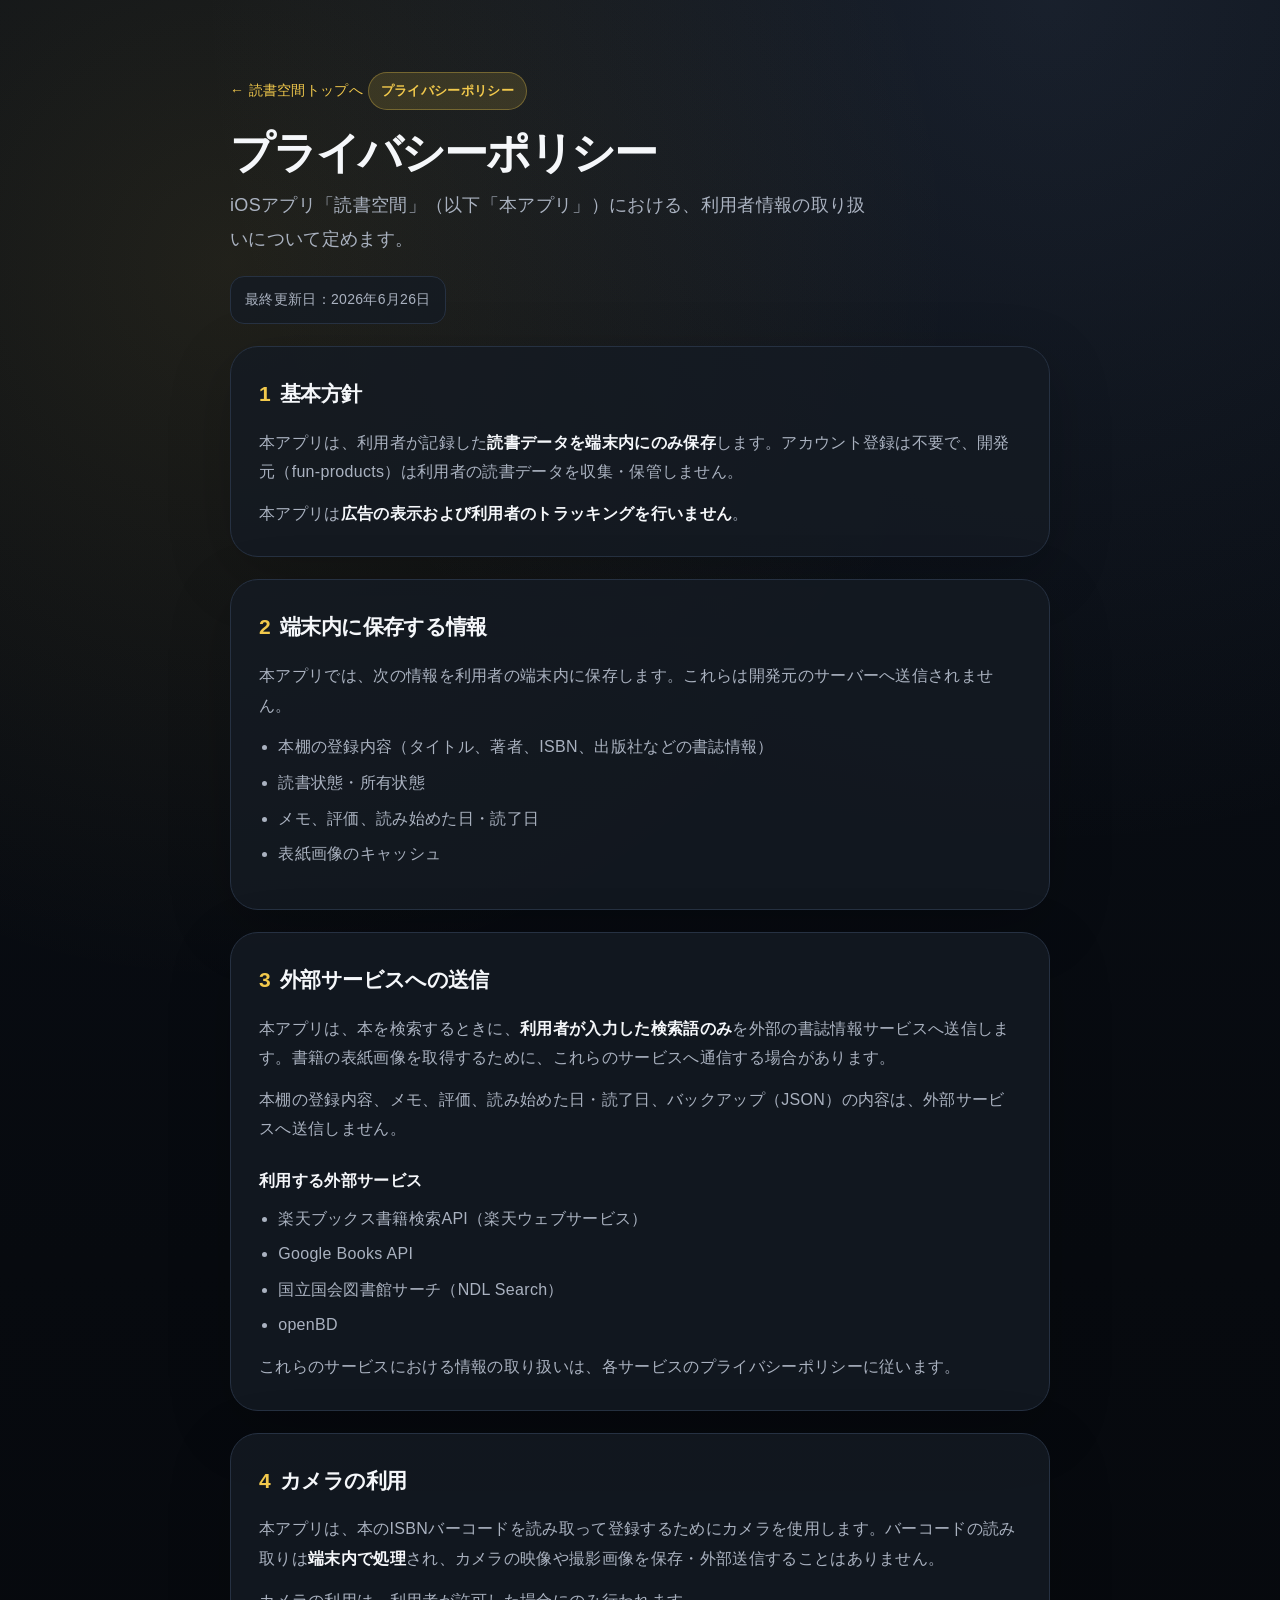
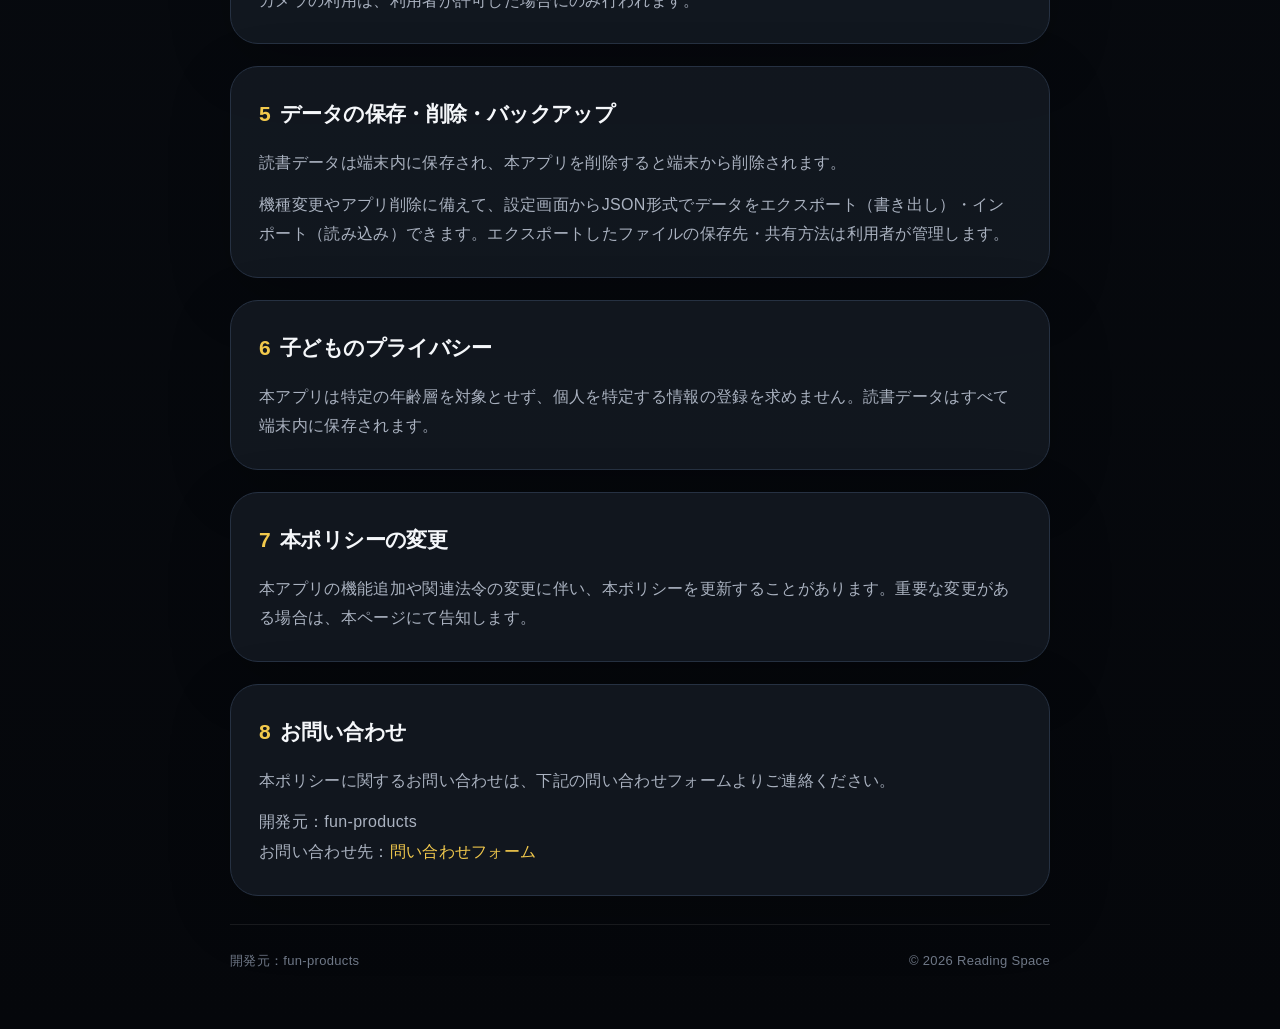
==== privacy.html @ 1b088687 "Add privacy policy page" ====
<!doctype html>
<html lang="ja">
<head>
  <meta charset="utf-8">
  <meta name="viewport" content="width=device-width, initial-scale=1">
  <title>プライバシーポリシー｜読書空間</title>
  <meta name="description" content="読書記録・本棚管理・積読管理を行うiOSアプリ「読書空間」のプライバシーポリシーです。読書データは端末内に保存され、広告・トラッキングは行いません。">
  <style>
    :root {
      --bg: #070A0F;
      --bg-soft: #0D1118;
      --card: #141A23;
      --card-strong: #1A2230;
      --border: #263142;
      --text: #F5F7FA;
      --muted: #AAB2C0;
      --subtle: #6F7887;
      --accent: #F2C94C;
      --accent-soft: rgba(242, 201, 76, 0.14);
      --shadow: rgba(0, 0, 0, 0.35);
    }

    * {
      box-sizing: border-box;
    }

    html {
      background: var(--bg);
    }

    body {
      margin: 0;
      min-height: 100vh;
      font-family: -apple-system, BlinkMacSystemFont, "Hiragino Sans", "Hiragino Kaku Gothic ProN", "Yu Gothic", Meiryo, sans-serif;
      color: var(--text);
      background:
        radial-gradient(circle at 18% 10%, rgba(242, 201, 76, 0.10), transparent 28%),
        radial-gradient(circle at 82% 0%, rgba(115, 137, 174, 0.14), transparent 30%),
        linear-gradient(180deg, #0A0F17 0%, var(--bg) 48%, #05070B 100%);
      line-height: 1.85;
      letter-spacing: 0.02em;
    }

    main {
      width: min(820px, calc(100% - 40px));
      margin: 0 auto;
      padding: 72px 0 56px;
    }

    .badge {
      display: inline-flex;
      align-items: center;
      gap: 8px;
      padding: 6px 12px;
      border: 1px solid rgba(242, 201, 76, 0.32);
      border-radius: 999px;
      color: var(--accent);
      background: var(--accent-soft);
      font-size: 13px;
      font-weight: 650;
    }

    h1 {
      margin: 18px 0 12px;
      font-size: clamp(30px, 5vw, 44px);
      line-height: 1.12;
      letter-spacing: -0.05em;
    }

    .lead {
      margin: 0;
      max-width: 640px;
      color: var(--muted);
      font-size: clamp(15px, 2vw, 18px);
    }

    .updated {
      display: inline-flex;
      margin-top: 20px;
      padding: 10px 14px;
      border: 1px solid var(--border);
      border-radius: 14px;
      color: var(--muted);
      background: rgba(20, 26, 35, 0.78);
      font-size: 14px;
    }

    section {
      margin-top: 22px;
      padding: 28px;
      border: 1px solid var(--border);
      border-radius: 28px;
      background: rgba(20, 26, 35, 0.82);
      box-shadow: 0 18px 64px rgba(0, 0, 0, 0.20);
    }

    h2 {
      margin: 0 0 14px;
      font-size: 21px;
      letter-spacing: -0.03em;
    }

    section h2 .num {
      color: var(--accent);
      margin-right: 10px;
      font-variant-numeric: tabular-nums;
    }

    h3 {
      margin: 22px 0 8px;
      font-size: 16px;
      color: var(--text);
    }

    p {
      margin: 0 0 12px;
      color: var(--muted);
    }

    p:last-child {
      margin-bottom: 0;
    }

    ul {
      margin: 0 0 12px;
      padding-left: 1.2em;
      color: var(--muted);
    }

    li {
      margin-bottom: 6px;
    }

    .strong {
      color: var(--text);
      font-weight: 650;
    }

    .footer {
      display: flex;
      justify-content: space-between;
      gap: 16px;
      margin-top: 28px;
      padding-top: 24px;
      border-top: 1px solid rgba(255, 255, 255, 0.08);
      color: var(--subtle);
      font-size: 13px;
    }

    a {
      color: var(--accent);
      text-decoration: none;
    }

    a:hover {
      text-decoration: underline;
    }

    .back {
      display: inline-block;
      margin-bottom: 4px;
      font-size: 14px;
    }

    @media (max-width: 520px) {
      main {
        width: min(100% - 28px, 640px);
        padding-top: 48px;
      }

      section {
        padding: 22px;
        border-radius: 22px;
      }

      .footer {
        flex-direction: column;
      }
    }
  </style>
</head>
<body>
  <main>
    <a class="back" href="./index.html">← 読書空間トップへ</a>
    <div class="badge">プライバシーポリシー</div>
    <h1>プライバシーポリシー</h1>
    <p class="lead">iOSアプリ「読書空間」（以下「本アプリ」）における、利用者情報の取り扱いについて定めます。</p>
    <div class="updated">最終更新日：2026年6月26日</div>

    <section>
      <h2><span class="num">1</span>基本方針</h2>
      <p>本アプリは、利用者が記録した<span class="strong">読書データを端末内にのみ保存</span>します。アカウント登録は不要で、開発元（fun-products）は利用者の読書データを収集・保管しません。</p>
      <p>本アプリは<span class="strong">広告の表示および利用者のトラッキングを行いません</span>。</p>
    </section>

    <section>
      <h2><span class="num">2</span>端末内に保存する情報</h2>
      <p>本アプリでは、次の情報を利用者の端末内に保存します。これらは開発元のサーバーへ送信されません。</p>
      <ul>
        <li>本棚の登録内容（タイトル、著者、ISBN、出版社などの書誌情報）</li>
        <li>読書状態・所有状態</li>
        <li>メモ、評価、読み始めた日・読了日</li>
        <li>表紙画像のキャッシュ</li>
      </ul>
    </section>

    <section>
      <h2><span class="num">3</span>外部サービスへの送信</h2>
      <p>本アプリは、本を検索するときに、<span class="strong">利用者が入力した検索語のみ</span>を外部の書誌情報サービスへ送信します。書籍の表紙画像を取得するために、これらのサービスへ通信する場合があります。</p>
      <p>本棚の登録内容、メモ、評価、読み始めた日・読了日、バックアップ（JSON）の内容は、外部サービスへ送信しません。</p>
      <h3>利用する外部サービス</h3>
      <ul>
        <li>楽天ブックス書籍検索API（楽天ウェブサービス）</li>
        <li>Google Books API</li>
        <li>国立国会図書館サーチ（NDL Search）</li>
        <li>openBD</li>
      </ul>
      <p>これらのサービスにおける情報の取り扱いは、各サービスのプライバシーポリシーに従います。</p>
    </section>

    <section>
      <h2><span class="num">4</span>カメラの利用</h2>
      <p>本アプリは、本のISBNバーコードを読み取って登録するためにカメラを使用します。バーコードの読み取りは<span class="strong">端末内で処理</span>され、カメラの映像や撮影画像を保存・外部送信することはありません。</p>
      <p>カメラの利用は、利用者が許可した場合にのみ行われます。</p>
    </section>

    <section>
      <h2><span class="num">5</span>データの保存・削除・バックアップ</h2>
      <p>読書データは端末内に保存され、本アプリを削除すると端末から削除されます。</p>
      <p>機種変更やアプリ削除に備えて、設定画面からJSON形式でデータをエクスポート（書き出し）・インポート（読み込み）できます。エクスポートしたファイルの保存先・共有方法は利用者が管理します。</p>
    </section>

    <section>
      <h2><span class="num">6</span>子どものプライバシー</h2>
      <p>本アプリは特定の年齢層を対象とせず、個人を特定する情報の登録を求めません。読書データはすべて端末内に保存されます。</p>
    </section>

    <section>
      <h2><span class="num">7</span>本ポリシーの変更</h2>
      <p>本アプリの機能追加や関連法令の変更に伴い、本ポリシーを更新することがあります。重要な変更がある場合は、本ページにて告知します。</p>
    </section>

    <section>
      <h2><span class="num">8</span>お問い合わせ</h2>
      <p>本ポリシーに関するお問い合わせは、下記の問い合わせフォームよりご連絡ください。</p>
      <p>開発元：fun-products<br>
      お問い合わせ先：<a href="https://forms.gle/rgJPeCP5XkCUHqcw6" target="_blank" rel="noopener">問い合わせフォーム</a></p>
    </section>

    <div class="footer">
      <span>開発元：fun-products</span>
      <span>© 2026 Reading Space</span>
    </div>
  </main>
</body>
</html>
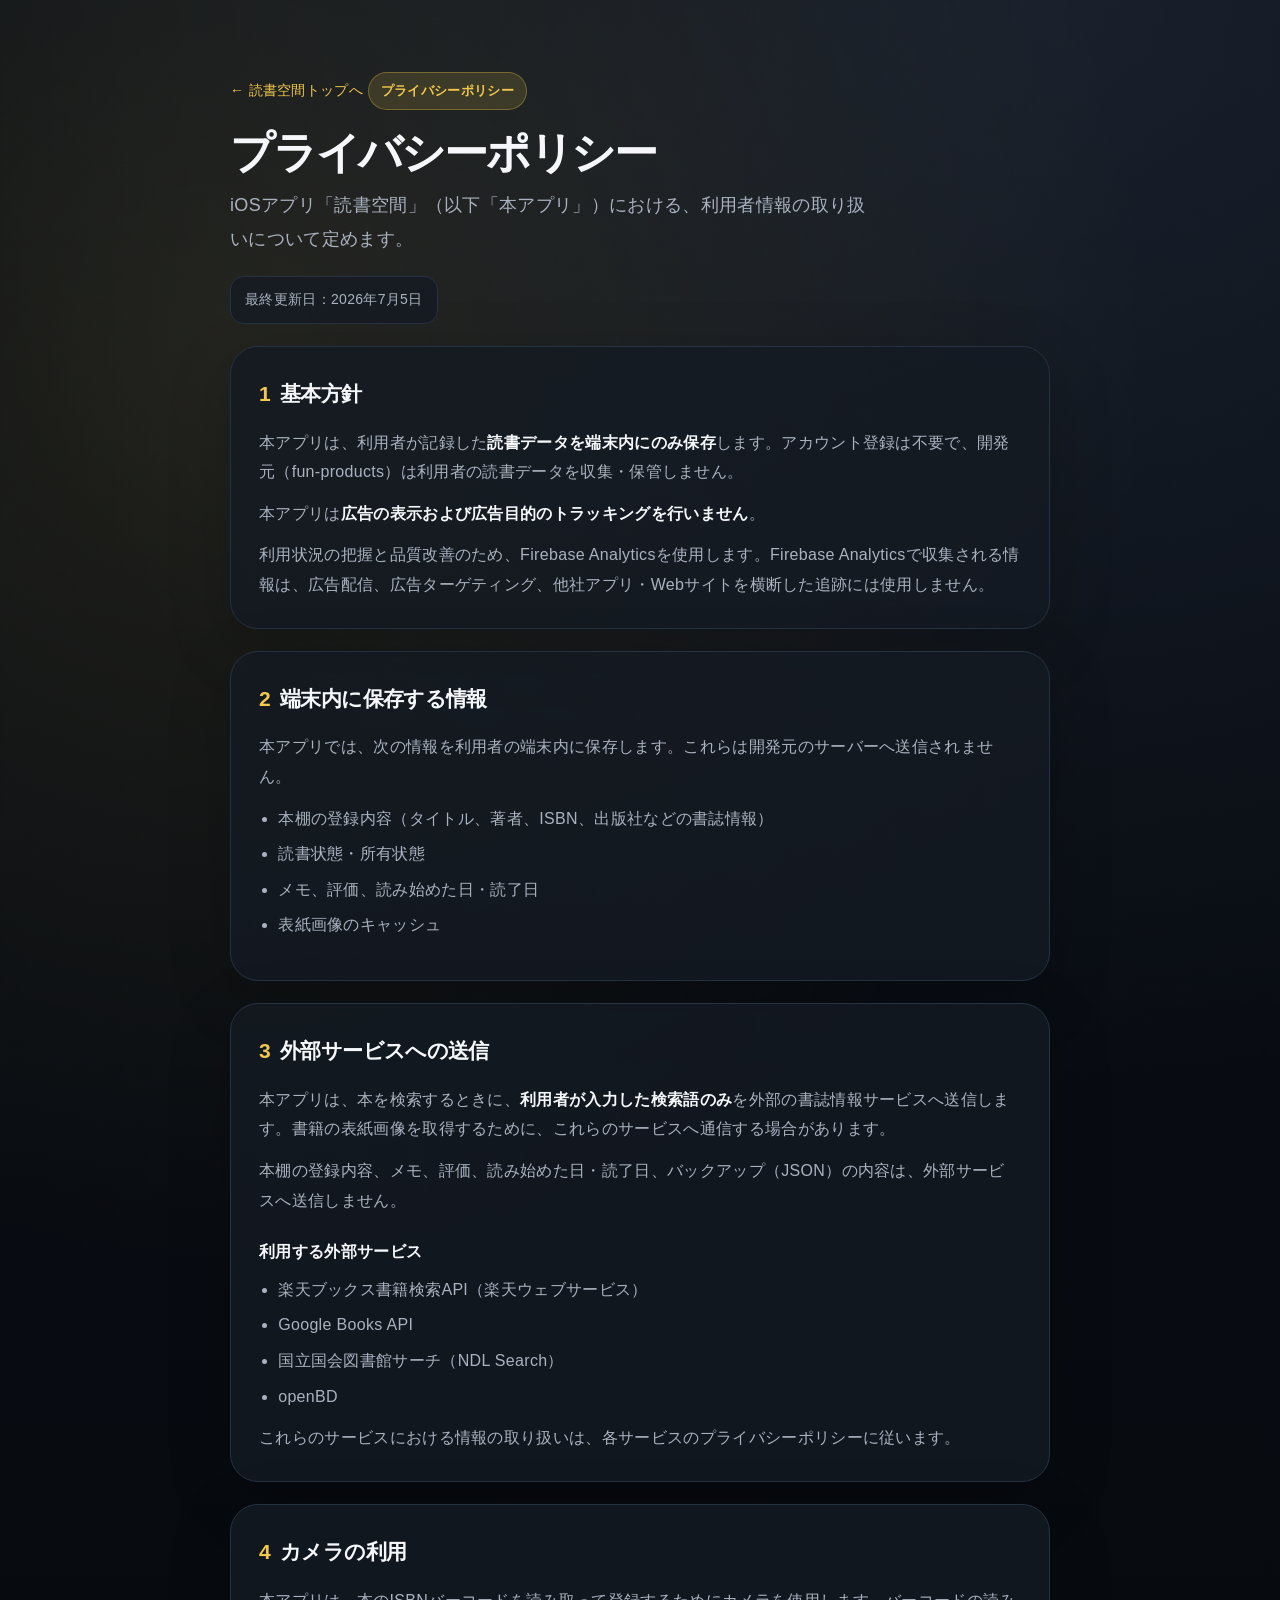
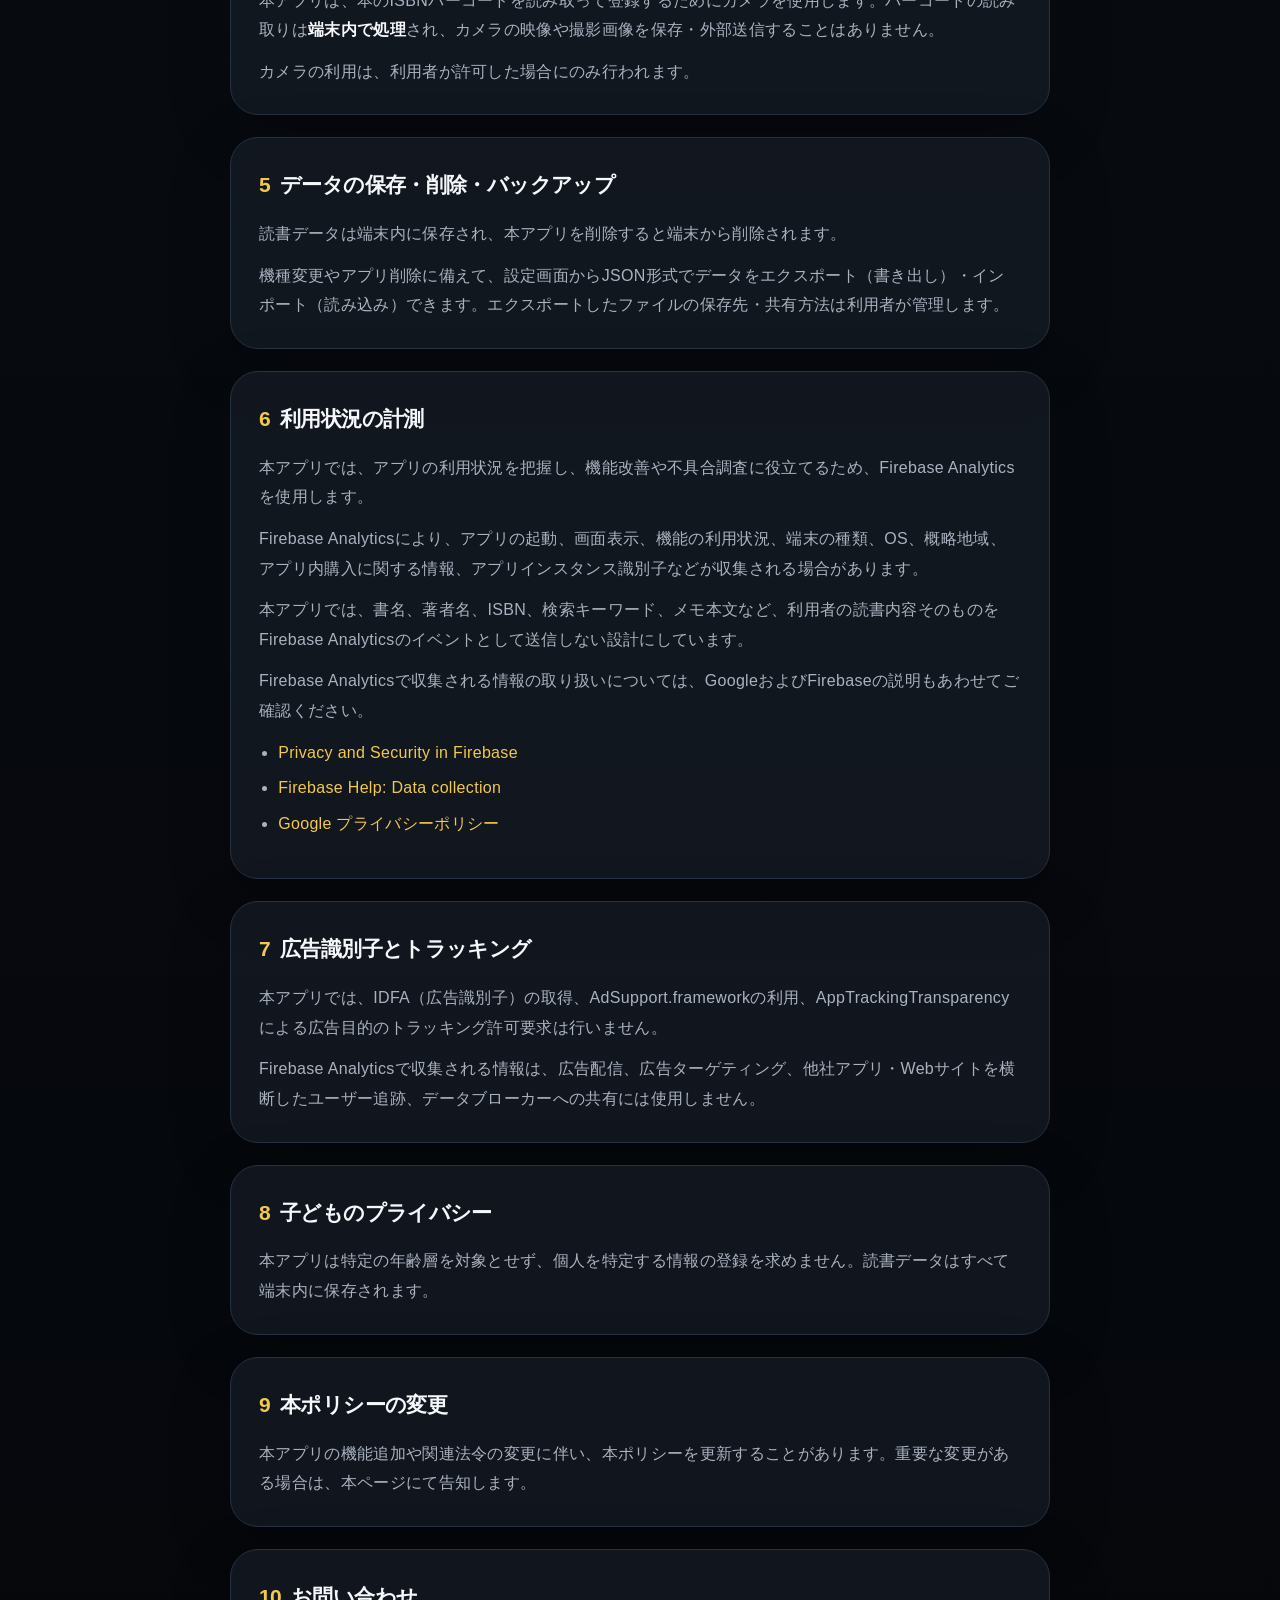
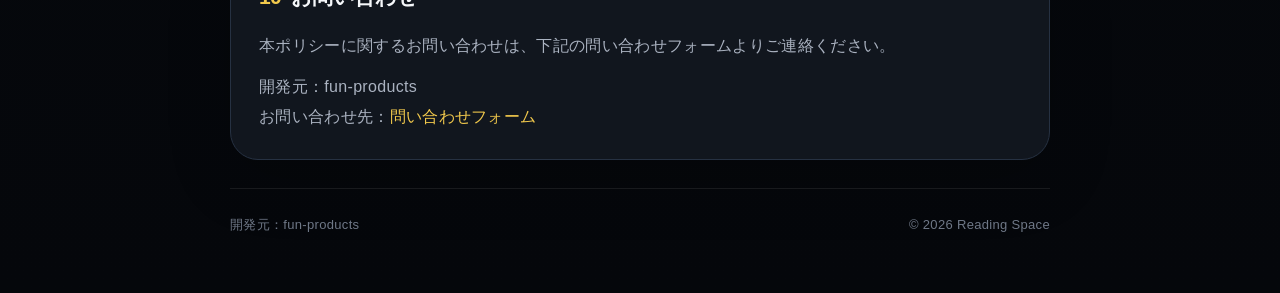
==== commit 0a1bd791: "Update privacy policy for Firebase Analytics" ====
--- a/privacy.html
+++ b/privacy.html
@@ -4,7 +4,7 @@
   <meta charset="utf-8">
   <meta name="viewport" content="width=device-width, initial-scale=1">
   <title>プライバシーポリシー｜読書空間</title>
-  <meta name="description" content="読書記録・本棚管理・積読管理を行うiOSアプリ「読書空間」のプライバシーポリシーです。読書データは端末内に保存され、広告・トラッキングは行いません。">
+  <meta name="description" content="読書記録・本棚管理・積読管理を行うiOSアプリ「読書空間」のプライバシーポリシーです。読書データは端末内に保存されます。広告目的のトラッキングは行わず、Firebase Analyticsを利用状況の把握と品質改善のために使用します。">
   <style>
     :root {
       --bg: #070A0F;
@@ -185,12 +185,13 @@
     <div class="badge">プライバシーポリシー</div>
     <h1>プライバシーポリシー</h1>
     <p class="lead">iOSアプリ「読書空間」（以下「本アプリ」）における、利用者情報の取り扱いについて定めます。</p>
-    <div class="updated">最終更新日：2026年6月26日</div>
+    <div class="updated">最終更新日：2026年7月5日</div>
 
     <section>
       <h2><span class="num">1</span>基本方針</h2>
       <p>本アプリは、利用者が記録した<span class="strong">読書データを端末内にのみ保存</span>します。アカウント登録は不要で、開発元（fun-products）は利用者の読書データを収集・保管しません。</p>
-      <p>本アプリは<span class="strong">広告の表示および利用者のトラッキングを行いません</span>。</p>
+      <p>本アプリは<span class="strong">広告の表示および広告目的のトラッキングを行いません</span>。</p>
+      <p>利用状況の把握と品質改善のため、Firebase Analyticsを使用します。Firebase Analyticsで収集される情報は、広告配信、広告ターゲティング、他社アプリ・Webサイトを横断した追跡には使用しません。</p>
     </section>
 
     <section>
@@ -231,17 +232,36 @@
     </section>
 
     <section>
-      <h2><span class="num">6</span>子どものプライバシー</h2>
+      <h2><span class="num">6</span>利用状況の計測</h2>
+      <p>本アプリでは、アプリの利用状況を把握し、機能改善や不具合調査に役立てるため、Firebase Analyticsを使用します。</p>
+      <p>Firebase Analyticsにより、アプリの起動、画面表示、機能の利用状況、端末の種類、OS、概略地域、アプリ内購入に関する情報、アプリインスタンス識別子などが収集される場合があります。</p>
+      <p>本アプリでは、書名、著者名、ISBN、検索キーワード、メモ本文など、利用者の読書内容そのものをFirebase Analyticsのイベントとして送信しない設計にしています。</p>
+      <p>Firebase Analyticsで収集される情報の取り扱いについては、GoogleおよびFirebaseの説明もあわせてご確認ください。</p>
+      <ul>
+        <li><a href="https://firebase.google.com/support/privacy" target="_blank" rel="noopener">Privacy and Security in Firebase</a></li>
+        <li><a href="https://support.google.com/firebase/answer/6318039" target="_blank" rel="noopener">Firebase Help: Data collection</a></li>
+        <li><a href="https://policies.google.com/privacy" target="_blank" rel="noopener">Google プライバシーポリシー</a></li>
+      </ul>
+    </section>
+
+    <section>
+      <h2><span class="num">7</span>広告識別子とトラッキング</h2>
+      <p>本アプリでは、IDFA（広告識別子）の取得、AdSupport.frameworkの利用、AppTrackingTransparencyによる広告目的のトラッキング許可要求は行いません。</p>
+      <p>Firebase Analyticsで収集される情報は、広告配信、広告ターゲティング、他社アプリ・Webサイトを横断したユーザー追跡、データブローカーへの共有には使用しません。</p>
+    </section>
+
+    <section>
+      <h2><span class="num">8</span>子どものプライバシー</h2>
       <p>本アプリは特定の年齢層を対象とせず、個人を特定する情報の登録を求めません。読書データはすべて端末内に保存されます。</p>
     </section>
 
     <section>
-      <h2><span class="num">7</span>本ポリシーの変更</h2>
+      <h2><span class="num">9</span>本ポリシーの変更</h2>
       <p>本アプリの機能追加や関連法令の変更に伴い、本ポリシーを更新することがあります。重要な変更がある場合は、本ページにて告知します。</p>
     </section>
 
     <section>
-      <h2><span class="num">8</span>お問い合わせ</h2>
+      <h2><span class="num">10</span>お問い合わせ</h2>
       <p>本ポリシーに関するお問い合わせは、下記の問い合わせフォームよりご連絡ください。</p>
       <p>開発元：fun-products<br>
       お問い合わせ先：<a href="https://forms.gle/rgJPeCP5XkCUHqcw6" target="_blank" rel="noopener">問い合わせフォーム</a></p>
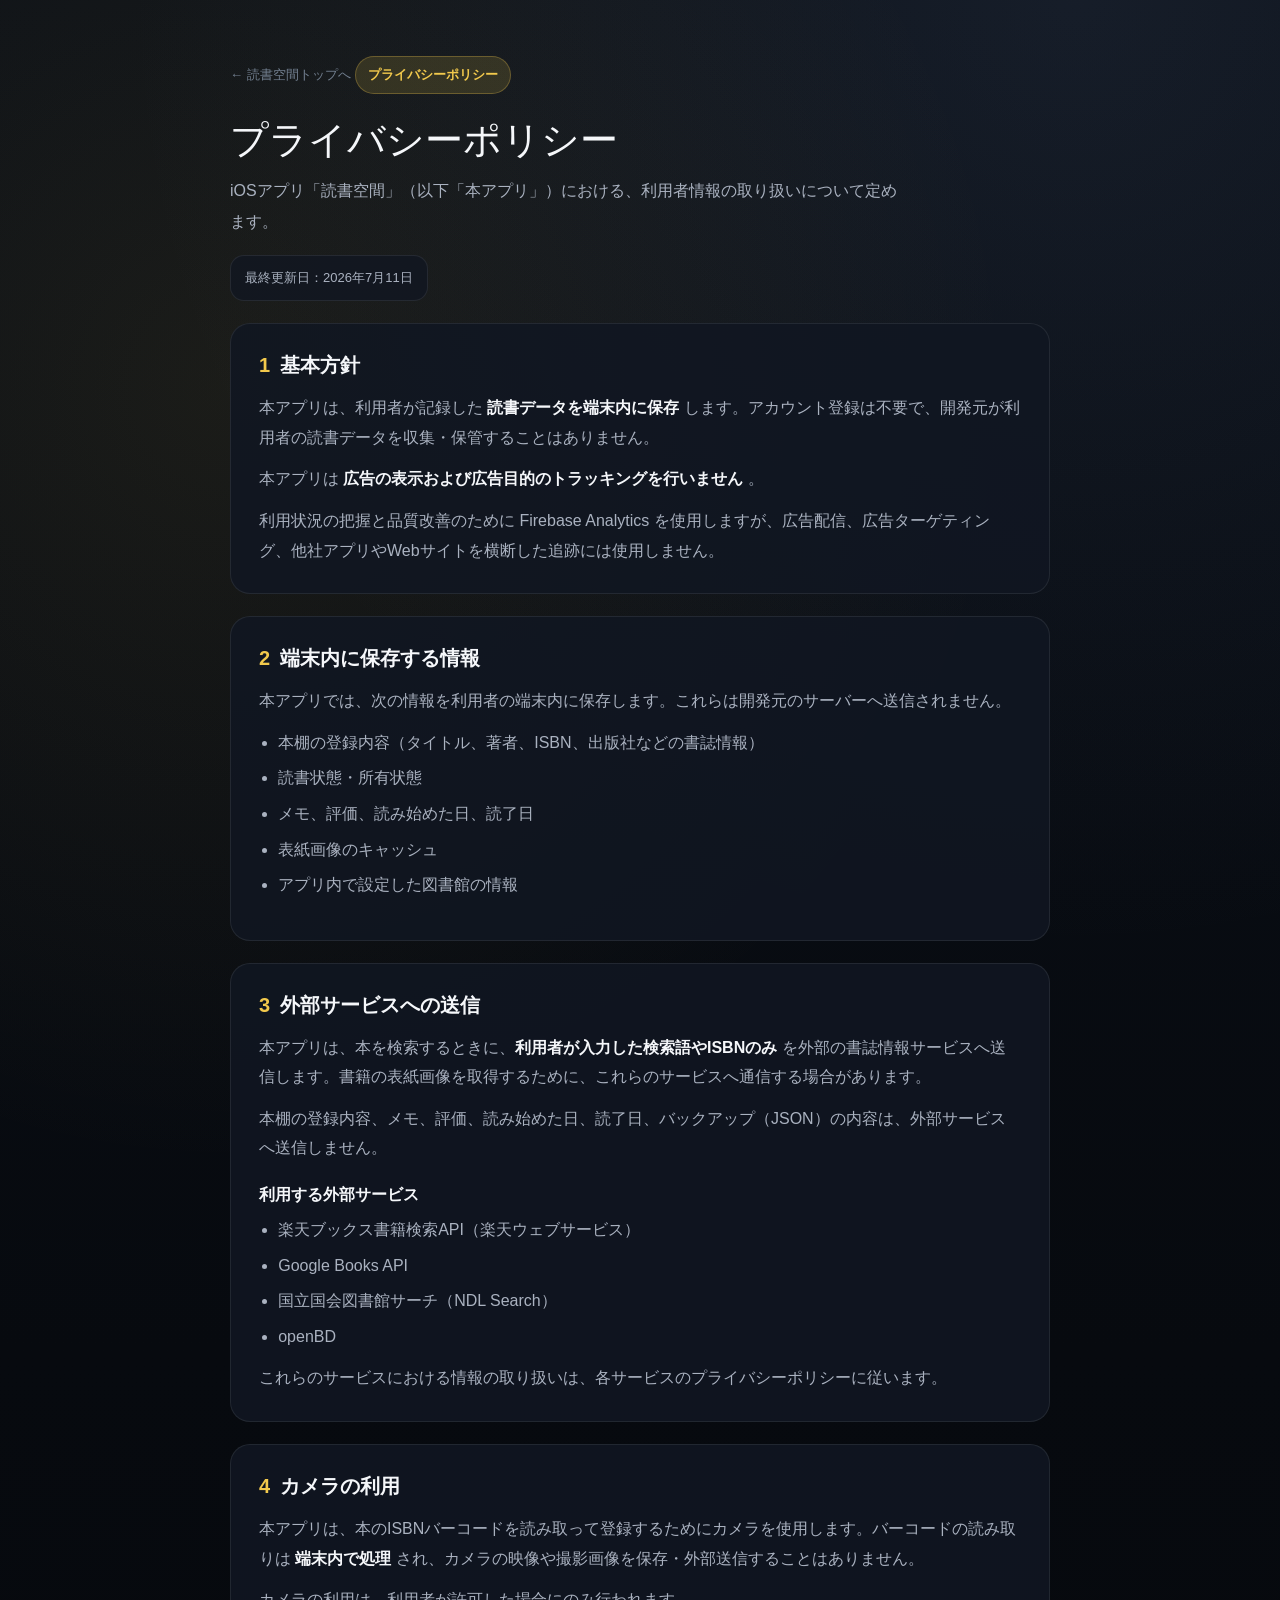
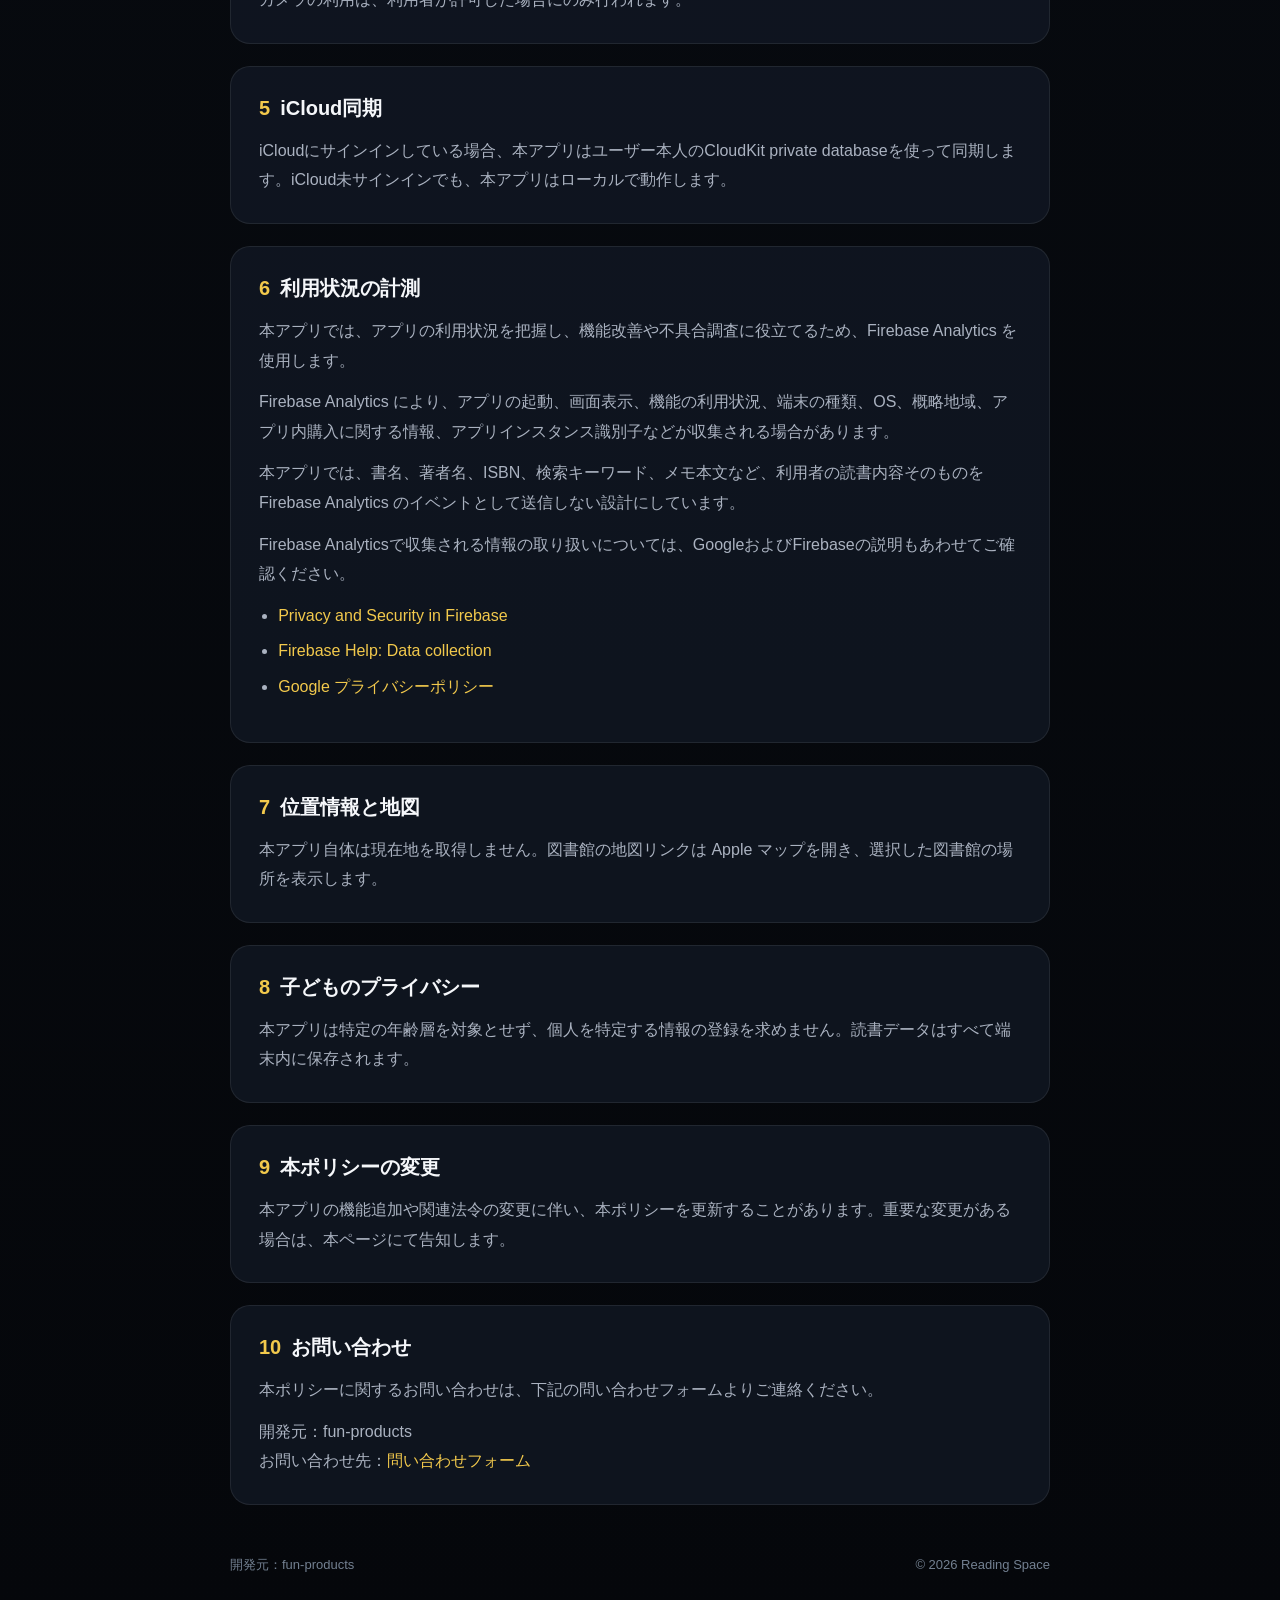
==== commit 57629c54: "Update App Store pages" ====
--- a/privacy.html
+++ b/privacy.html
@@ -4,20 +4,18 @@
   <meta charset="utf-8">
   <meta name="viewport" content="width=device-width, initial-scale=1">
   <title>プライバシーポリシー｜読書空間</title>
-  <meta name="description" content="読書記録・本棚管理・積読管理を行うiOSアプリ「読書空間」のプライバシーポリシーです。読書データは端末内に保存されます。広告目的のトラッキングは行わず、Firebase Analyticsを利用状況の把握と品質改善のために使用します。">
+  <meta name="description" content="読書空間のプライバシーポリシーです。読書データは端末内に保存され、広告目的のトラッキングは行いません。Firebase Analyticsは利用状況の把握と品質改善のために使用します。">
   <style>
     :root {
       --bg: #070A0F;
       --bg-soft: #0D1118;
-      --card: #141A23;
-      --card-strong: #1A2230;
-      --border: #263142;
+      --panel: #111722;
+      --line: #253041;
       --text: #F5F7FA;
       --muted: #AAB2C0;
-      --subtle: #6F7887;
+      --subtle: #738091;
       --accent: #F2C94C;
       --accent-soft: rgba(242, 201, 76, 0.14);
-      --shadow: rgba(0, 0, 0, 0.35);
     }
 
     * {
@@ -34,17 +32,33 @@
       font-family: -apple-system, BlinkMacSystemFont, "Hiragino Sans", "Hiragino Kaku Gothic ProN", "Yu Gothic", Meiryo, sans-serif;
       color: var(--text);
       background:
-        radial-gradient(circle at 18% 10%, rgba(242, 201, 76, 0.10), transparent 28%),
-        radial-gradient(circle at 82% 0%, rgba(115, 137, 174, 0.14), transparent 30%),
-        linear-gradient(180deg, #0A0F17 0%, var(--bg) 48%, #05070B 100%);
+        radial-gradient(circle at 18% 12%, rgba(242, 201, 76, 0.08), transparent 26%),
+        radial-gradient(circle at 84% 0%, rgba(110, 132, 171, 0.12), transparent 28%),
+        linear-gradient(180deg, #0A0F17 0%, var(--bg) 42%, #05070B 100%);
       line-height: 1.85;
-      letter-spacing: 0.02em;
+      letter-spacing: 0;
+    }
+
+    a {
+      color: var(--accent);
+      text-decoration: none;
+    }
+
+    a:hover {
+      text-decoration: underline;
     }
 
     main {
       width: min(820px, calc(100% - 40px));
       margin: 0 auto;
-      padding: 72px 0 56px;
+      padding: 56px 0 44px;
+    }
+
+    .back {
+      display: inline-flex;
+      margin-bottom: 14px;
+      font-size: 13px;
+      color: var(--subtle);
     }
 
     .badge {
@@ -52,64 +66,66 @@
       align-items: center;
       gap: 8px;
       padding: 6px 12px;
-      border: 1px solid rgba(242, 201, 76, 0.32);
+      border: 1px solid rgba(242, 201, 76, 0.28);
       border-radius: 999px;
+      background: var(--accent-soft);
       color: var(--accent);
-      background: var(--accent-soft);
-      font-size: 13px;
-      font-weight: 650;
+      font-size: 13px;
+      font-weight: 600;
     }
 
     h1 {
       margin: 18px 0 12px;
-      font-size: clamp(30px, 5vw, 44px);
-      line-height: 1.12;
-      letter-spacing: -0.05em;
+      font-size: 38px;
+      line-height: 1.15;
+      font-weight: 500;
+      letter-spacing: 0;
     }
 
     .lead {
       margin: 0;
-      max-width: 640px;
-      color: var(--muted);
-      font-size: clamp(15px, 2vw, 18px);
+      max-width: 680px;
+      color: var(--muted);
+      font-size: 16px;
+      line-height: 1.95;
     }
 
     .updated {
       display: inline-flex;
-      margin-top: 20px;
+      margin-top: 18px;
       padding: 10px 14px;
-      border: 1px solid var(--border);
+      border: 1px solid rgba(255, 255, 255, 0.08);
       border-radius: 14px;
-      color: var(--muted);
-      background: rgba(20, 26, 35, 0.78);
-      font-size: 14px;
+      background: rgba(17, 23, 34, 0.78);
+      color: var(--muted);
+      font-size: 13px;
     }
 
     section {
       margin-top: 22px;
       padding: 28px;
-      border: 1px solid var(--border);
-      border-radius: 28px;
-      background: rgba(20, 26, 35, 0.82);
-      box-shadow: 0 18px 64px rgba(0, 0, 0, 0.20);
+      border: 1px solid rgba(255, 255, 255, 0.08);
+      border-radius: 20px;
+      background: rgba(17, 23, 34, 0.86);
     }
 
     h2 {
       margin: 0 0 14px;
-      font-size: 21px;
-      letter-spacing: -0.03em;
-    }
-
-    section h2 .num {
+      font-size: 20px;
+      line-height: 1.35;
+      font-weight: 600;
+    }
+
+    .num {
       color: var(--accent);
       margin-right: 10px;
       font-variant-numeric: tabular-nums;
     }
 
     h3 {
-      margin: 22px 0 8px;
+      margin: 20px 0 8px;
       font-size: 16px;
-      color: var(--text);
+      line-height: 1.5;
     }
 
     p {
@@ -133,7 +149,11 @@
 
     .strong {
       color: var(--text);
-      font-weight: 650;
+      font-weight: 600;
+    }
+
+    .links {
+      margin-top: 12px;
     }
 
     .footer {
@@ -141,36 +161,24 @@
       justify-content: space-between;
       gap: 16px;
       margin-top: 28px;
-      padding-top: 24px;
-      border-top: 1px solid rgba(255, 255, 255, 0.08);
+      padding-top: 20px;
       color: var(--subtle);
       font-size: 13px;
-    }
-
-    a {
-      color: var(--accent);
-      text-decoration: none;
-    }
-
-    a:hover {
-      text-decoration: underline;
-    }
-
-    .back {
-      display: inline-block;
-      margin-bottom: 4px;
-      font-size: 14px;
-    }
-
-    @media (max-width: 520px) {
+      flex-wrap: wrap;
+    }
+
+    @media (max-width: 640px) {
       main {
         width: min(100% - 28px, 640px);
-        padding-top: 48px;
+        padding-top: 28px;
+      }
+
+      h1 {
+        font-size: 30px;
       }
 
       section {
         padding: 22px;
-        border-radius: 22px;
       }
 
       .footer {
@@ -185,13 +193,13 @@
     <div class="badge">プライバシーポリシー</div>
     <h1>プライバシーポリシー</h1>
     <p class="lead">iOSアプリ「読書空間」（以下「本アプリ」）における、利用者情報の取り扱いについて定めます。</p>
-    <div class="updated">最終更新日：2026年7月5日</div>
+    <div class="updated">最終更新日：2026年7月11日</div>
 
     <section>
       <h2><span class="num">1</span>基本方針</h2>
-      <p>本アプリは、利用者が記録した<span class="strong">読書データを端末内にのみ保存</span>します。アカウント登録は不要で、開発元（fun-products）は利用者の読書データを収集・保管しません。</p>
-      <p>本アプリは<span class="strong">広告の表示および広告目的のトラッキングを行いません</span>。</p>
-      <p>利用状況の把握と品質改善のため、Firebase Analyticsを使用します。Firebase Analyticsで収集される情報は、広告配信、広告ターゲティング、他社アプリ・Webサイトを横断した追跡には使用しません。</p>
+      <p>本アプリは、利用者が記録した <span class="strong">読書データを端末内に保存</span> します。アカウント登録は不要で、開発元が利用者の読書データを収集・保管することはありません。</p>
+      <p>本アプリは <span class="strong">広告の表示および広告目的のトラッキングを行いません</span> 。</p>
+      <p>利用状況の把握と品質改善のために Firebase Analytics を使用しますが、広告配信、広告ターゲティング、他社アプリやWebサイトを横断した追跡には使用しません。</p>
     </section>
 
     <section>
@@ -200,15 +208,16 @@
       <ul>
         <li>本棚の登録内容（タイトル、著者、ISBN、出版社などの書誌情報）</li>
         <li>読書状態・所有状態</li>
-        <li>メモ、評価、読み始めた日・読了日</li>
+        <li>メモ、評価、読み始めた日、読了日</li>
         <li>表紙画像のキャッシュ</li>
+        <li>アプリ内で設定した図書館の情報</li>
       </ul>
     </section>
 
     <section>
       <h2><span class="num">3</span>外部サービスへの送信</h2>
-      <p>本アプリは、本を検索するときに、<span class="strong">利用者が入力した検索語のみ</span>を外部の書誌情報サービスへ送信します。書籍の表紙画像を取得するために、これらのサービスへ通信する場合があります。</p>
-      <p>本棚の登録内容、メモ、評価、読み始めた日・読了日、バックアップ（JSON）の内容は、外部サービスへ送信しません。</p>
+      <p>本アプリは、本を検索するときに、<span class="strong">利用者が入力した検索語やISBNのみ</span> を外部の書誌情報サービスへ送信します。書籍の表紙画像を取得するために、これらのサービスへ通信する場合があります。</p>
+      <p>本棚の登録内容、メモ、評価、読み始めた日、読了日、バックアップ（JSON）の内容は、外部サービスへ送信しません。</p>
       <h3>利用する外部サービス</h3>
       <ul>
         <li>楽天ブックス書籍検索API（楽天ウェブサービス）</li>
@@ -221,23 +230,22 @@
 
     <section>
       <h2><span class="num">4</span>カメラの利用</h2>
-      <p>本アプリは、本のISBNバーコードを読み取って登録するためにカメラを使用します。バーコードの読み取りは<span class="strong">端末内で処理</span>され、カメラの映像や撮影画像を保存・外部送信することはありません。</p>
+      <p>本アプリは、本のISBNバーコードを読み取って登録するためにカメラを使用します。バーコードの読み取りは <span class="strong">端末内で処理</span> され、カメラの映像や撮影画像を保存・外部送信することはありません。</p>
       <p>カメラの利用は、利用者が許可した場合にのみ行われます。</p>
     </section>
 
     <section>
-      <h2><span class="num">5</span>データの保存・削除・バックアップ</h2>
-      <p>読書データは端末内に保存され、本アプリを削除すると端末から削除されます。</p>
-      <p>機種変更やアプリ削除に備えて、設定画面からJSON形式でデータをエクスポート（書き出し）・インポート（読み込み）できます。エクスポートしたファイルの保存先・共有方法は利用者が管理します。</p>
+      <h2><span class="num">5</span>iCloud同期</h2>
+      <p>iCloudにサインインしている場合、本アプリはユーザー本人のCloudKit private databaseを使って同期します。iCloud未サインインでも、本アプリはローカルで動作します。</p>
     </section>
 
     <section>
       <h2><span class="num">6</span>利用状況の計測</h2>
-      <p>本アプリでは、アプリの利用状況を把握し、機能改善や不具合調査に役立てるため、Firebase Analyticsを使用します。</p>
-      <p>Firebase Analyticsにより、アプリの起動、画面表示、機能の利用状況、端末の種類、OS、概略地域、アプリ内購入に関する情報、アプリインスタンス識別子などが収集される場合があります。</p>
-      <p>本アプリでは、書名、著者名、ISBN、検索キーワード、メモ本文など、利用者の読書内容そのものをFirebase Analyticsのイベントとして送信しない設計にしています。</p>
+      <p>本アプリでは、アプリの利用状況を把握し、機能改善や不具合調査に役立てるため、Firebase Analytics を使用します。</p>
+      <p>Firebase Analytics により、アプリの起動、画面表示、機能の利用状況、端末の種類、OS、概略地域、アプリ内購入に関する情報、アプリインスタンス識別子などが収集される場合があります。</p>
+      <p>本アプリでは、書名、著者名、ISBN、検索キーワード、メモ本文など、利用者の読書内容そのものを Firebase Analytics のイベントとして送信しない設計にしています。</p>
       <p>Firebase Analyticsで収集される情報の取り扱いについては、GoogleおよびFirebaseの説明もあわせてご確認ください。</p>
-      <ul>
+      <ul class="links">
         <li><a href="https://firebase.google.com/support/privacy" target="_blank" rel="noopener">Privacy and Security in Firebase</a></li>
         <li><a href="https://support.google.com/firebase/answer/6318039" target="_blank" rel="noopener">Firebase Help: Data collection</a></li>
         <li><a href="https://policies.google.com/privacy" target="_blank" rel="noopener">Google プライバシーポリシー</a></li>
@@ -245,9 +253,8 @@
     </section>
 
     <section>
-      <h2><span class="num">7</span>広告識別子とトラッキング</h2>
-      <p>本アプリでは、IDFA（広告識別子）の取得、AdSupport.frameworkの利用、AppTrackingTransparencyによる広告目的のトラッキング許可要求は行いません。</p>
-      <p>Firebase Analyticsで収集される情報は、広告配信、広告ターゲティング、他社アプリ・Webサイトを横断したユーザー追跡、データブローカーへの共有には使用しません。</p>
+      <h2><span class="num">7</span>位置情報と地図</h2>
+      <p>本アプリ自体は現在地を取得しません。図書館の地図リンクは Apple マップを開き、選択した図書館の場所を表示します。</p>
     </section>
 
     <section>
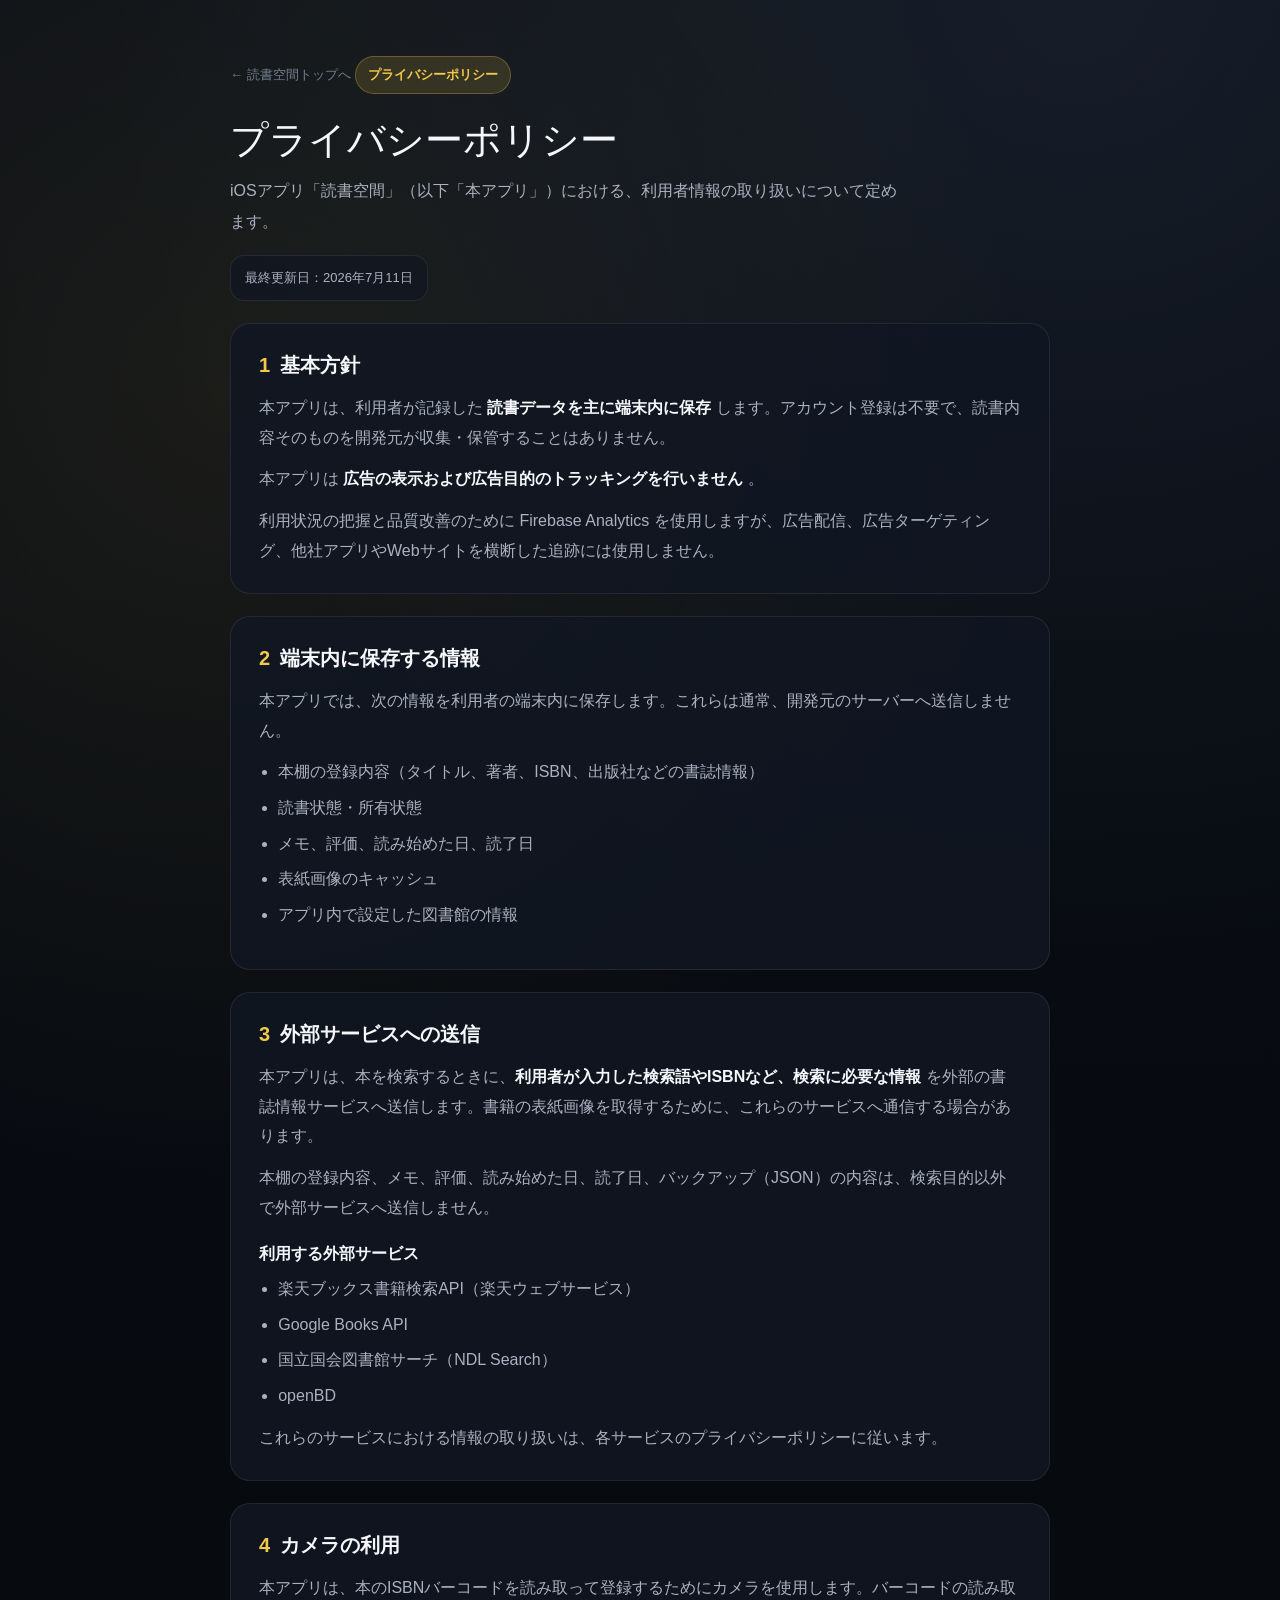
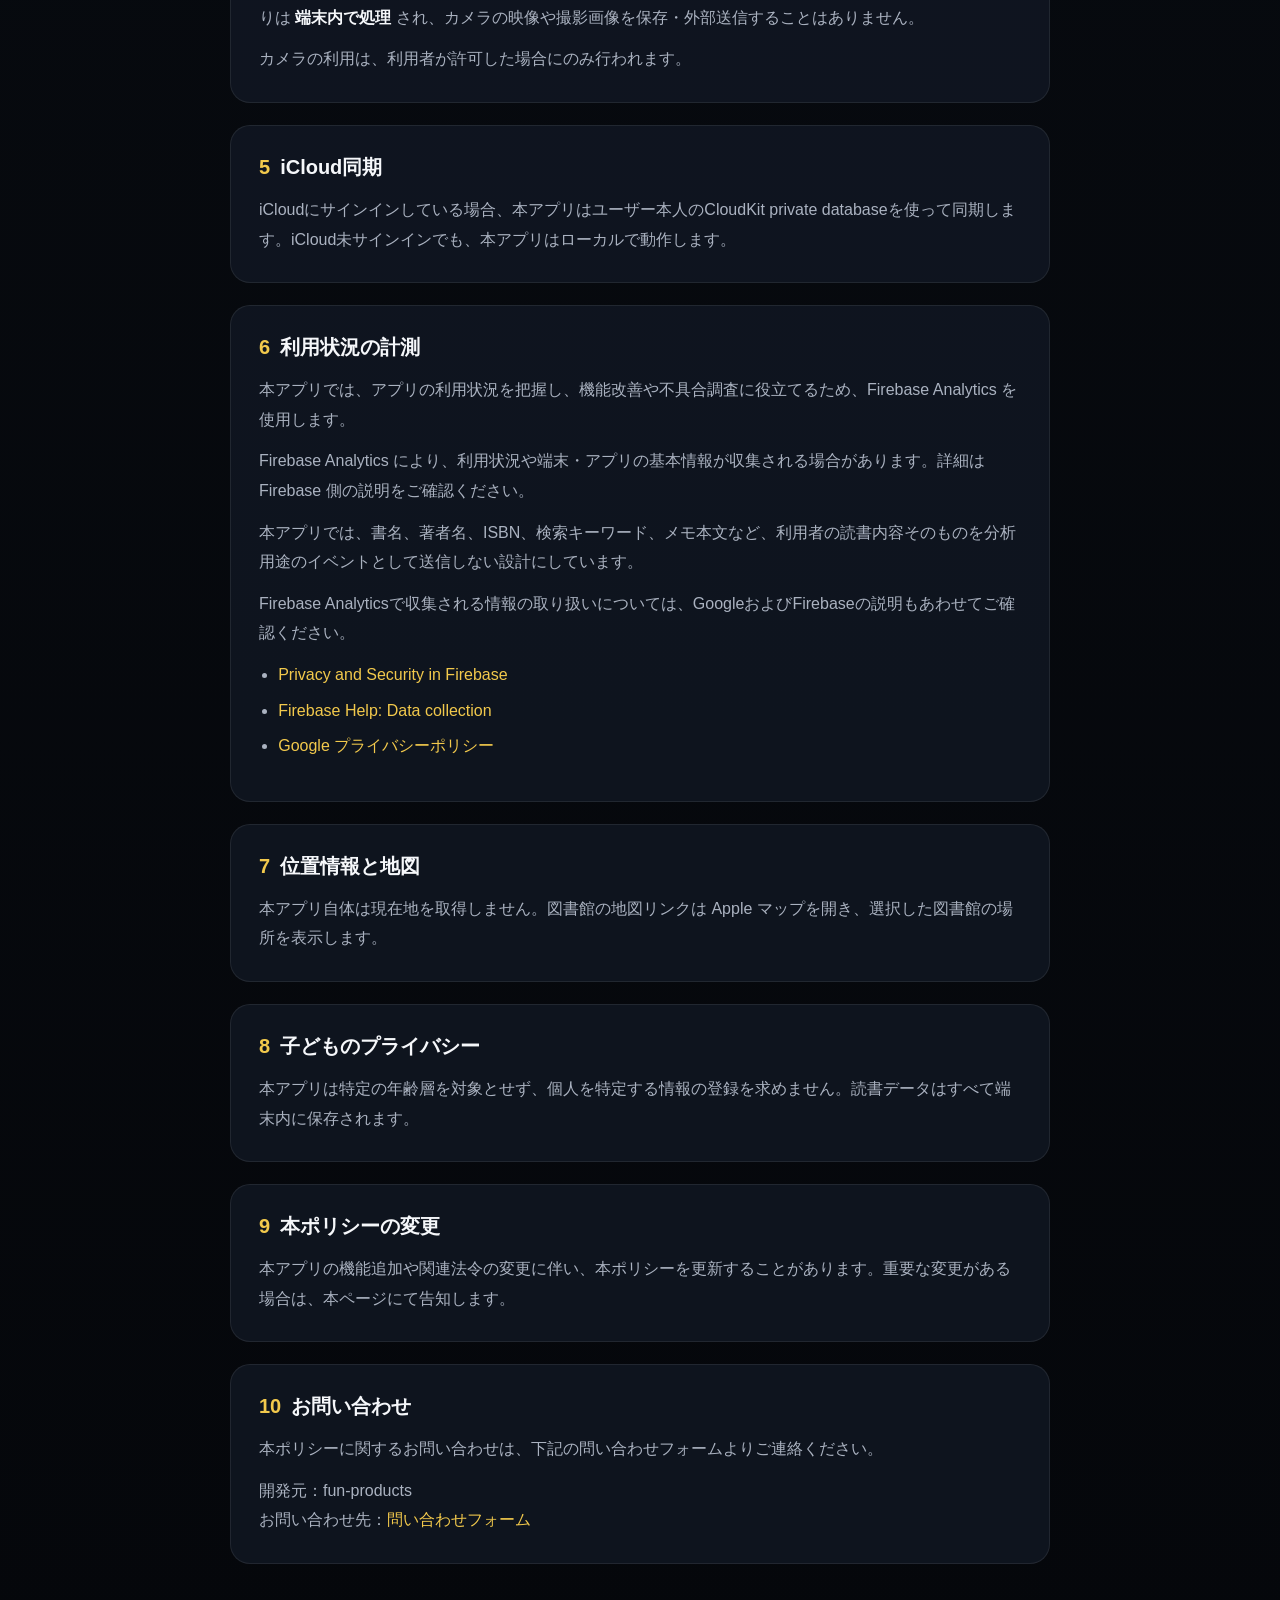
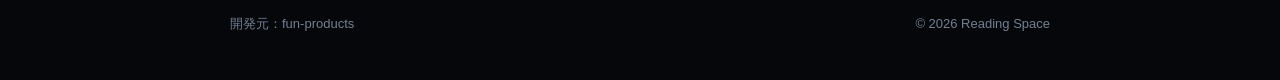
==== commit 439555b4: "Update App Store pages" ====
--- a/privacy.html
+++ b/privacy.html
@@ -197,14 +197,14 @@
 
     <section>
       <h2><span class="num">1</span>基本方針</h2>
-      <p>本アプリは、利用者が記録した <span class="strong">読書データを端末内に保存</span> します。アカウント登録は不要で、開発元が利用者の読書データを収集・保管することはありません。</p>
+      <p>本アプリは、利用者が記録した <span class="strong">読書データを主に端末内に保存</span> します。アカウント登録は不要で、読書内容そのものを開発元が収集・保管することはありません。</p>
       <p>本アプリは <span class="strong">広告の表示および広告目的のトラッキングを行いません</span> 。</p>
       <p>利用状況の把握と品質改善のために Firebase Analytics を使用しますが、広告配信、広告ターゲティング、他社アプリやWebサイトを横断した追跡には使用しません。</p>
     </section>
 
     <section>
       <h2><span class="num">2</span>端末内に保存する情報</h2>
-      <p>本アプリでは、次の情報を利用者の端末内に保存します。これらは開発元のサーバーへ送信されません。</p>
+      <p>本アプリでは、次の情報を利用者の端末内に保存します。これらは通常、開発元のサーバーへ送信しません。</p>
       <ul>
         <li>本棚の登録内容（タイトル、著者、ISBN、出版社などの書誌情報）</li>
         <li>読書状態・所有状態</li>
@@ -216,8 +216,8 @@
 
     <section>
       <h2><span class="num">3</span>外部サービスへの送信</h2>
-      <p>本アプリは、本を検索するときに、<span class="strong">利用者が入力した検索語やISBNのみ</span> を外部の書誌情報サービスへ送信します。書籍の表紙画像を取得するために、これらのサービスへ通信する場合があります。</p>
-      <p>本棚の登録内容、メモ、評価、読み始めた日、読了日、バックアップ（JSON）の内容は、外部サービスへ送信しません。</p>
+      <p>本アプリは、本を検索するときに、<span class="strong">利用者が入力した検索語やISBNなど、検索に必要な情報</span> を外部の書誌情報サービスへ送信します。書籍の表紙画像を取得するために、これらのサービスへ通信する場合があります。</p>
+      <p>本棚の登録内容、メモ、評価、読み始めた日、読了日、バックアップ（JSON）の内容は、検索目的以外で外部サービスへ送信しません。</p>
       <h3>利用する外部サービス</h3>
       <ul>
         <li>楽天ブックス書籍検索API（楽天ウェブサービス）</li>
@@ -242,8 +242,8 @@
     <section>
       <h2><span class="num">6</span>利用状況の計測</h2>
       <p>本アプリでは、アプリの利用状況を把握し、機能改善や不具合調査に役立てるため、Firebase Analytics を使用します。</p>
-      <p>Firebase Analytics により、アプリの起動、画面表示、機能の利用状況、端末の種類、OS、概略地域、アプリ内購入に関する情報、アプリインスタンス識別子などが収集される場合があります。</p>
-      <p>本アプリでは、書名、著者名、ISBN、検索キーワード、メモ本文など、利用者の読書内容そのものを Firebase Analytics のイベントとして送信しない設計にしています。</p>
+      <p>Firebase Analytics により、利用状況や端末・アプリの基本情報が収集される場合があります。詳細は Firebase 側の説明をご確認ください。</p>
+      <p>本アプリでは、書名、著者名、ISBN、検索キーワード、メモ本文など、利用者の読書内容そのものを分析用途のイベントとして送信しない設計にしています。</p>
       <p>Firebase Analyticsで収集される情報の取り扱いについては、GoogleおよびFirebaseの説明もあわせてご確認ください。</p>
       <ul class="links">
         <li><a href="https://firebase.google.com/support/privacy" target="_blank" rel="noopener">Privacy and Security in Firebase</a></li>
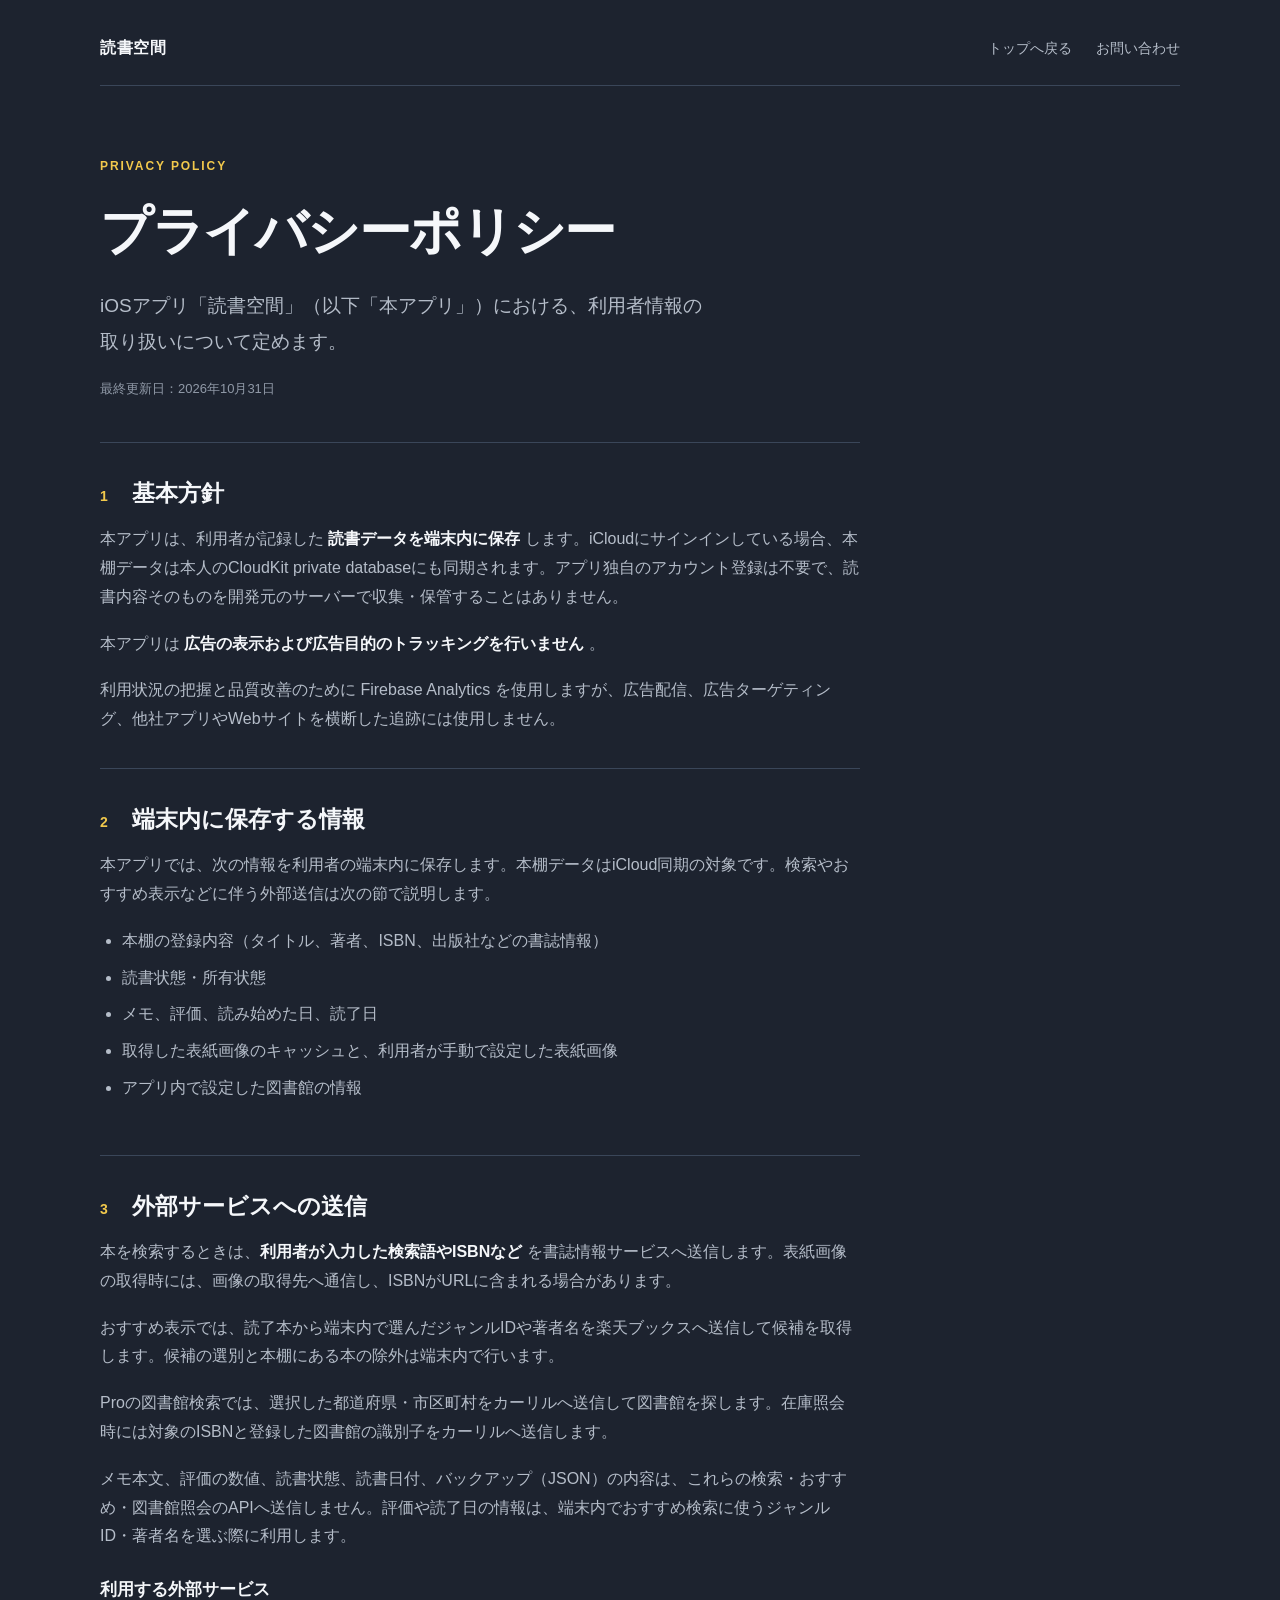
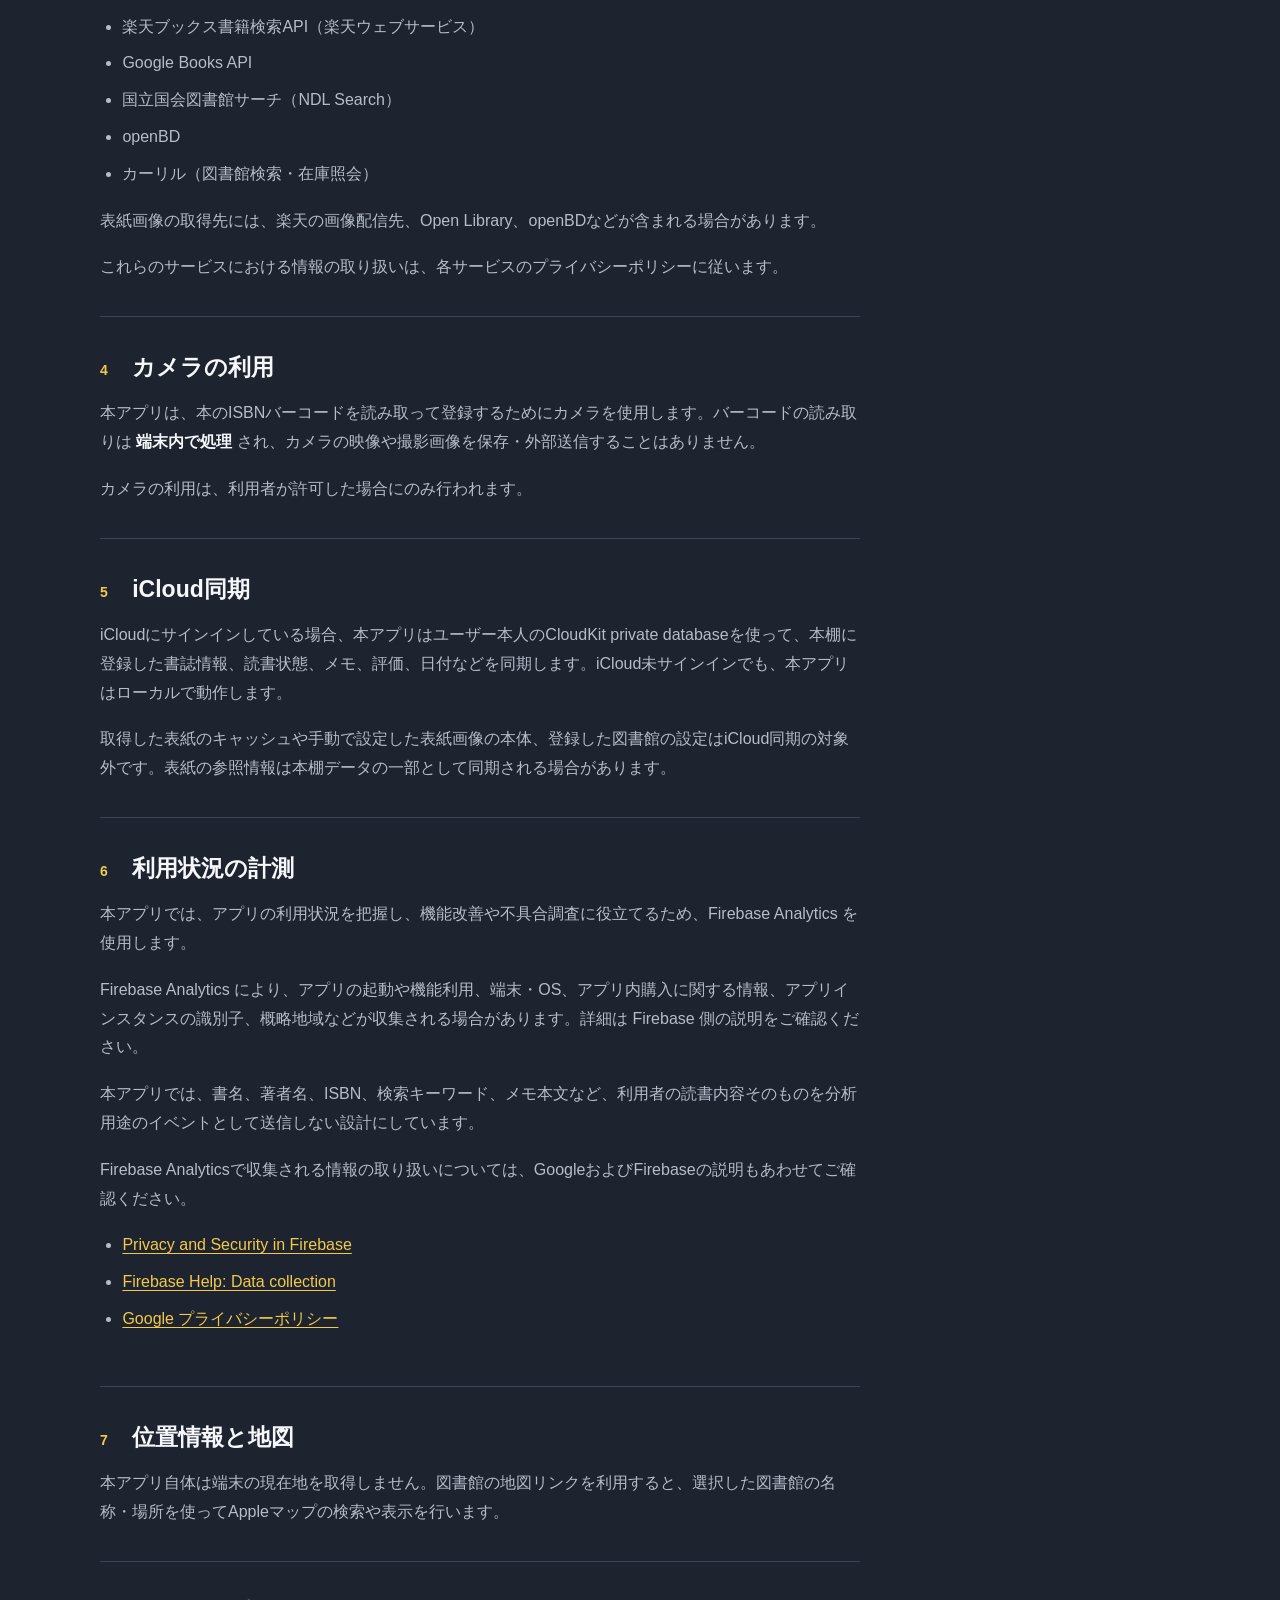
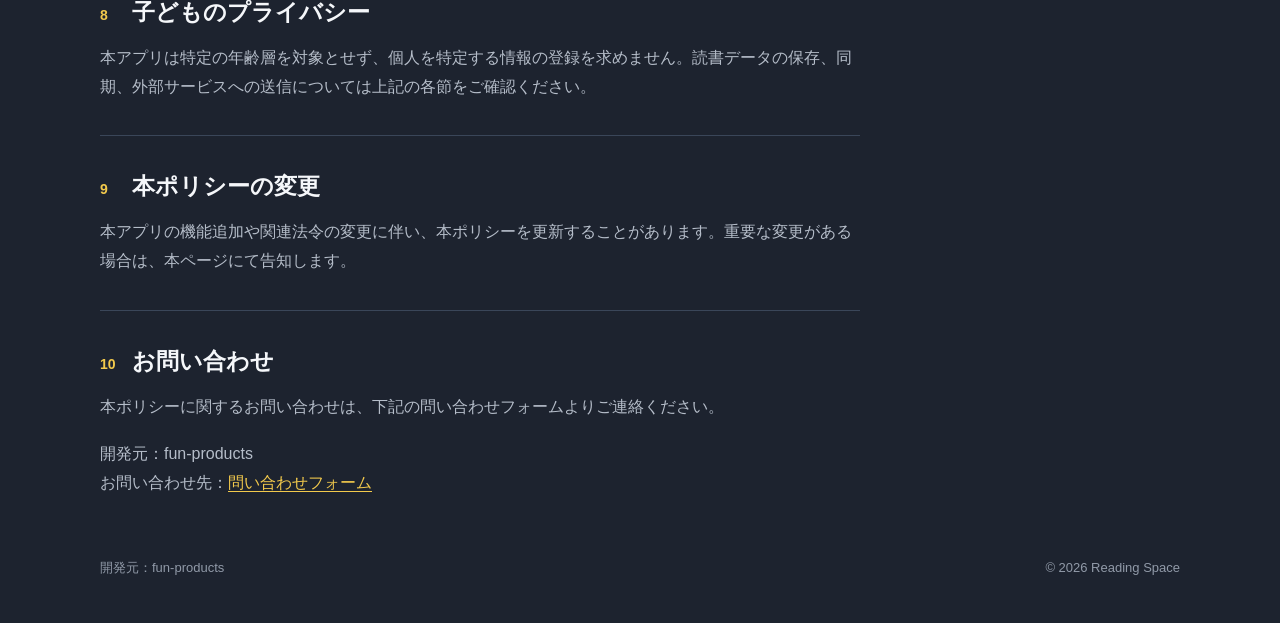
==== commit b144b331: "Refresh Reading Space app pages" ====
--- a/privacy.html
+++ b/privacy.html
@@ -4,227 +4,60 @@
   <meta charset="utf-8">
   <meta name="viewport" content="width=device-width, initial-scale=1">
   <title>プライバシーポリシー｜読書空間</title>
-  <meta name="description" content="読書空間のプライバシーポリシーです。読書データは端末内に保存され、広告目的のトラッキングは行いません。Firebase Analyticsは利用状況の把握と品質改善のために使用します。">
-  <style>
-    :root {
-      --bg: #070A0F;
-      --bg-soft: #0D1118;
-      --panel: #111722;
-      --line: #253041;
-      --text: #F5F7FA;
-      --muted: #AAB2C0;
-      --subtle: #738091;
-      --accent: #F2C94C;
-      --accent-soft: rgba(242, 201, 76, 0.14);
-    }
-
-    * {
-      box-sizing: border-box;
-    }
-
-    html {
-      background: var(--bg);
-    }
-
-    body {
-      margin: 0;
-      min-height: 100vh;
-      font-family: -apple-system, BlinkMacSystemFont, "Hiragino Sans", "Hiragino Kaku Gothic ProN", "Yu Gothic", Meiryo, sans-serif;
-      color: var(--text);
-      background:
-        radial-gradient(circle at 18% 12%, rgba(242, 201, 76, 0.08), transparent 26%),
-        radial-gradient(circle at 84% 0%, rgba(110, 132, 171, 0.12), transparent 28%),
-        linear-gradient(180deg, #0A0F17 0%, var(--bg) 42%, #05070B 100%);
-      line-height: 1.85;
-      letter-spacing: 0;
-    }
-
-    a {
-      color: var(--accent);
-      text-decoration: none;
-    }
-
-    a:hover {
-      text-decoration: underline;
-    }
-
-    main {
-      width: min(820px, calc(100% - 40px));
-      margin: 0 auto;
-      padding: 56px 0 44px;
-    }
-
-    .back {
-      display: inline-flex;
-      margin-bottom: 14px;
-      font-size: 13px;
-      color: var(--subtle);
-    }
-
-    .badge {
-      display: inline-flex;
-      align-items: center;
-      gap: 8px;
-      padding: 6px 12px;
-      border: 1px solid rgba(242, 201, 76, 0.28);
-      border-radius: 999px;
-      background: var(--accent-soft);
-      color: var(--accent);
-      font-size: 13px;
-      font-weight: 600;
-    }
-
-    h1 {
-      margin: 18px 0 12px;
-      font-size: 38px;
-      line-height: 1.15;
-      font-weight: 500;
-      letter-spacing: 0;
-    }
-
-    .lead {
-      margin: 0;
-      max-width: 680px;
-      color: var(--muted);
-      font-size: 16px;
-      line-height: 1.95;
-    }
-
-    .updated {
-      display: inline-flex;
-      margin-top: 18px;
-      padding: 10px 14px;
-      border: 1px solid rgba(255, 255, 255, 0.08);
-      border-radius: 14px;
-      background: rgba(17, 23, 34, 0.78);
-      color: var(--muted);
-      font-size: 13px;
-    }
-
-    section {
-      margin-top: 22px;
-      padding: 28px;
-      border: 1px solid rgba(255, 255, 255, 0.08);
-      border-radius: 20px;
-      background: rgba(17, 23, 34, 0.86);
-    }
-
-    h2 {
-      margin: 0 0 14px;
-      font-size: 20px;
-      line-height: 1.35;
-      font-weight: 600;
-    }
-
-    .num {
-      color: var(--accent);
-      margin-right: 10px;
-      font-variant-numeric: tabular-nums;
-    }
-
-    h3 {
-      margin: 20px 0 8px;
-      font-size: 16px;
-      line-height: 1.5;
-    }
-
-    p {
-      margin: 0 0 12px;
-      color: var(--muted);
-    }
-
-    p:last-child {
-      margin-bottom: 0;
-    }
-
-    ul {
-      margin: 0 0 12px;
-      padding-left: 1.2em;
-      color: var(--muted);
-    }
-
-    li {
-      margin-bottom: 6px;
-    }
-
-    .strong {
-      color: var(--text);
-      font-weight: 600;
-    }
-
-    .links {
-      margin-top: 12px;
-    }
-
-    .footer {
-      display: flex;
-      justify-content: space-between;
-      gap: 16px;
-      margin-top: 28px;
-      padding-top: 20px;
-      color: var(--subtle);
-      font-size: 13px;
-      flex-wrap: wrap;
-    }
-
-    @media (max-width: 640px) {
-      main {
-        width: min(100% - 28px, 640px);
-        padding-top: 28px;
-      }
-
-      h1 {
-        font-size: 30px;
-      }
-
-      section {
-        padding: 22px;
-      }
-
-      .footer {
-        flex-direction: column;
-      }
-    }
-  </style>
+  <meta name="description" content="読書空間のプライバシーポリシーです。本棚データの端末内保存とiCloud同期、外部サービスへの送信、Firebase Analyticsによる利用状況の計測について説明します。">
+  <link rel="stylesheet" href="./styles.css">
 </head>
 <body>
-  <main>
-    <a class="back" href="./index.html">← 読書空間トップへ</a>
-    <div class="badge">プライバシーポリシー</div>
-    <h1>プライバシーポリシー</h1>
-    <p class="lead">iOSアプリ「読書空間」（以下「本アプリ」）における、利用者情報の取り扱いについて定めます。</p>
-    <div class="updated">最終更新日：2026年7月11日</div>
+  <main class="page">
+    <div class="topline">
+      <a class="topline__brand" href="./index.html">読書空間</a>
+      <div class="topline__links">
+        <a href="./index.html">トップへ戻る</a>
+        <a href="https://forms.gle/rgJPeCP5XkCUHqcw6" target="_blank" rel="noopener">お問い合わせ</a>
+      </div>
+    </div>
+    <div class="policy">
+      <header class="policy__header">
+        <p class="overline">PRIVACY POLICY</p>
+        <h1>プライバシーポリシー</h1>
+        <p class="lead">iOSアプリ「読書空間」（以下「本アプリ」）における、利用者情報の取り扱いについて定めます。</p>
+        <p class="policy__updated">最終更新日：2026年10月31日</p>
+      </header>
 
     <section>
       <h2><span class="num">1</span>基本方針</h2>
-      <p>本アプリは、利用者が記録した <span class="strong">読書データを主に端末内に保存</span> します。アカウント登録は不要で、読書内容そのものを開発元が収集・保管することはありません。</p>
+      <p>本アプリは、利用者が記録した <span class="strong">読書データを端末内に保存</span> します。iCloudにサインインしている場合、本棚データは本人のCloudKit private databaseにも同期されます。アプリ独自のアカウント登録は不要で、読書内容そのものを開発元のサーバーで収集・保管することはありません。</p>
       <p>本アプリは <span class="strong">広告の表示および広告目的のトラッキングを行いません</span> 。</p>
       <p>利用状況の把握と品質改善のために Firebase Analytics を使用しますが、広告配信、広告ターゲティング、他社アプリやWebサイトを横断した追跡には使用しません。</p>
     </section>
 
     <section>
       <h2><span class="num">2</span>端末内に保存する情報</h2>
-      <p>本アプリでは、次の情報を利用者の端末内に保存します。これらは通常、開発元のサーバーへ送信しません。</p>
+      <p>本アプリでは、次の情報を利用者の端末内に保存します。本棚データはiCloud同期の対象です。検索やおすすめ表示などに伴う外部送信は次の節で説明します。</p>
       <ul>
         <li>本棚の登録内容（タイトル、著者、ISBN、出版社などの書誌情報）</li>
         <li>読書状態・所有状態</li>
         <li>メモ、評価、読み始めた日、読了日</li>
-        <li>表紙画像のキャッシュ</li>
+        <li>取得した表紙画像のキャッシュと、利用者が手動で設定した表紙画像</li>
         <li>アプリ内で設定した図書館の情報</li>
       </ul>
     </section>
 
     <section>
       <h2><span class="num">3</span>外部サービスへの送信</h2>
-      <p>本アプリは、本を検索するときに、<span class="strong">利用者が入力した検索語やISBNなど、検索に必要な情報</span> を外部の書誌情報サービスへ送信します。書籍の表紙画像を取得するために、これらのサービスへ通信する場合があります。</p>
-      <p>本棚の登録内容、メモ、評価、読み始めた日、読了日、バックアップ（JSON）の内容は、検索目的以外で外部サービスへ送信しません。</p>
+      <p>本を検索するときは、<span class="strong">利用者が入力した検索語やISBNなど</span> を書誌情報サービスへ送信します。表紙画像の取得時には、画像の取得先へ通信し、ISBNがURLに含まれる場合があります。</p>
+      <p>おすすめ表示では、読了本から端末内で選んだジャンルIDや著者名を楽天ブックスへ送信して候補を取得します。候補の選別と本棚にある本の除外は端末内で行います。</p>
+      <p>Proの図書館検索では、選択した都道府県・市区町村をカーリルへ送信して図書館を探します。在庫照会時には対象のISBNと登録した図書館の識別子をカーリルへ送信します。</p>
+      <p>メモ本文、評価の数値、読書状態、読書日付、バックアップ（JSON）の内容は、これらの検索・おすすめ・図書館照会のAPIへ送信しません。評価や読了日の情報は、端末内でおすすめ検索に使うジャンルID・著者名を選ぶ際に利用します。</p>
       <h3>利用する外部サービス</h3>
       <ul>
         <li>楽天ブックス書籍検索API（楽天ウェブサービス）</li>
         <li>Google Books API</li>
         <li>国立国会図書館サーチ（NDL Search）</li>
         <li>openBD</li>
+        <li>カーリル（図書館検索・在庫照会）</li>
       </ul>
+      <p>表紙画像の取得先には、楽天の画像配信先、Open Library、openBDなどが含まれる場合があります。</p>
       <p>これらのサービスにおける情報の取り扱いは、各サービスのプライバシーポリシーに従います。</p>
     </section>
 
@@ -236,13 +69,14 @@
 
     <section>
       <h2><span class="num">5</span>iCloud同期</h2>
-      <p>iCloudにサインインしている場合、本アプリはユーザー本人のCloudKit private databaseを使って同期します。iCloud未サインインでも、本アプリはローカルで動作します。</p>
+      <p>iCloudにサインインしている場合、本アプリはユーザー本人のCloudKit private databaseを使って、本棚に登録した書誌情報、読書状態、メモ、評価、日付などを同期します。iCloud未サインインでも、本アプリはローカルで動作します。</p>
+      <p>取得した表紙のキャッシュや手動で設定した表紙画像の本体、登録した図書館の設定はiCloud同期の対象外です。表紙の参照情報は本棚データの一部として同期される場合があります。</p>
     </section>
 
     <section>
       <h2><span class="num">6</span>利用状況の計測</h2>
       <p>本アプリでは、アプリの利用状況を把握し、機能改善や不具合調査に役立てるため、Firebase Analytics を使用します。</p>
-      <p>Firebase Analytics により、利用状況や端末・アプリの基本情報が収集される場合があります。詳細は Firebase 側の説明をご確認ください。</p>
+      <p>Firebase Analytics により、アプリの起動や機能利用、端末・OS、アプリ内購入に関する情報、アプリインスタンスの識別子、概略地域などが収集される場合があります。詳細は Firebase 側の説明をご確認ください。</p>
       <p>本アプリでは、書名、著者名、ISBN、検索キーワード、メモ本文など、利用者の読書内容そのものを分析用途のイベントとして送信しない設計にしています。</p>
       <p>Firebase Analyticsで収集される情報の取り扱いについては、GoogleおよびFirebaseの説明もあわせてご確認ください。</p>
       <ul class="links">
@@ -254,12 +88,12 @@
 
     <section>
       <h2><span class="num">7</span>位置情報と地図</h2>
-      <p>本アプリ自体は現在地を取得しません。図書館の地図リンクは Apple マップを開き、選択した図書館の場所を表示します。</p>
+      <p>本アプリ自体は端末の現在地を取得しません。図書館の地図リンクを利用すると、選択した図書館の名称・場所を使ってAppleマップの検索や表示を行います。</p>
     </section>
 
     <section>
       <h2><span class="num">8</span>子どものプライバシー</h2>
-      <p>本アプリは特定の年齢層を対象とせず、個人を特定する情報の登録を求めません。読書データはすべて端末内に保存されます。</p>
+      <p>本アプリは特定の年齢層を対象とせず、個人を特定する情報の登録を求めません。読書データの保存、同期、外部サービスへの送信については上記の各節をご確認ください。</p>
     </section>
 
     <section>
@@ -274,6 +108,7 @@
       お問い合わせ先：<a href="https://forms.gle/rgJPeCP5XkCUHqcw6" target="_blank" rel="noopener">問い合わせフォーム</a></p>
     </section>
 
+    </div>
     <div class="footer">
       <span>開発元：fun-products</span>
       <span>© 2026 Reading Space</span>
--- a/styles.css
+++ b/styles.css
@@ -0,0 +1,201 @@
+:root {
+  color-scheme: dark;
+  --bg: #1d232f;
+  --surface: #111824;
+  --line: #3a4659;
+  --text: #f5f7fa;
+  --muted: #b5bdc9;
+  --subtle: #919aa8;
+  --accent: #f2c94c;
+  --page-width: 1080px;
+  --reading-width: 760px;
+}
+
+* { box-sizing: border-box; }
+
+html { background: var(--bg); }
+
+body {
+  margin: 0;
+  min-height: 100vh;
+  background: var(--bg);
+  color: var(--text);
+  font-family: -apple-system, BlinkMacSystemFont, "Hiragino Sans", "Hiragino Kaku Gothic ProN", "Yu Gothic", Meiryo, sans-serif;
+  font-size: 16px;
+  line-height: 1.8;
+}
+
+a { color: var(--accent); text-underline-offset: 0.2em; }
+a:hover { text-decoration-thickness: 2px; }
+a:focus-visible { outline: 2px solid var(--accent); outline-offset: 4px; }
+
+.page {
+  width: min(var(--page-width), calc(100% - 48px));
+  margin: 0 auto;
+  padding: 34px 0 44px;
+}
+
+.topline {
+  display: flex;
+  align-items: center;
+  justify-content: space-between;
+  gap: 24px;
+  padding-bottom: 22px;
+  border-bottom: 1px solid var(--line);
+  font-size: 14px;
+}
+
+.topline__brand {
+  color: var(--text);
+  font-size: 16px;
+  font-weight: 600;
+  letter-spacing: 0.04em;
+  text-decoration: none;
+}
+
+.topline__links { display: flex; flex-wrap: wrap; gap: 24px; }
+.topline__links a { color: var(--muted); text-decoration: none; }
+.topline__links a:hover { color: var(--text); text-decoration: underline; }
+
+h1, h2, h3, p { margin-top: 0; }
+h1, h2, h3 { color: var(--text); }
+
+h1 {
+  margin-bottom: 24px;
+  font-size: clamp(32px, 4.5vw, 56px);
+  font-weight: 600;
+  letter-spacing: -0.025em;
+  line-height: 1.25;
+}
+
+h2 { margin-bottom: 18px; font-size: clamp(25px, 3vw, 32px); font-weight: 600; line-height: 1.4; }
+h3 { margin-bottom: 8px; font-size: 19px; font-weight: 600; line-height: 1.5; }
+p { margin-bottom: 18px; color: var(--muted); }
+
+.overline {
+  margin-bottom: 22px;
+  color: var(--accent);
+  font-size: 12px;
+  font-weight: 700;
+  letter-spacing: 0.16em;
+}
+
+.lead { max-width: 620px; font-size: 19px; line-height: 1.85; }
+.small-copy { color: var(--subtle); font-size: 14px; line-height: 1.75; }
+
+.hero {
+  display: grid;
+  grid-template-columns: minmax(0, 1fr) minmax(300px, 0.88fr);
+  align-items: start;
+  gap: clamp(36px, 7vw, 96px);
+  padding: 60px 0 48px;
+  border-bottom: 1px solid var(--line);
+}
+
+.hero__copy { max-width: 560px; padding-top: 42px; }
+.hero__headline-line { display: block; white-space: nowrap; }
+.hero__copy .overline { margin-bottom: 14px; }
+.hero__copy h1 { margin-bottom: 16px; }
+.hero__copy .lead { margin-bottom: 22px; }
+.app-store-link {
+  display: inline-flex;
+  min-height: 48px;
+  align-items: center;
+  justify-content: center;
+  gap: 12px;
+  padding: 10px 22px;
+  border-radius: 10px;
+  background: var(--accent);
+  color: var(--bg);
+  font-weight: 700;
+  text-decoration: none;
+}
+.app-store-link:hover { background: #dfb741; color: var(--bg); text-decoration: none; }
+.hero__facts {
+  display: flex;
+  flex-wrap: wrap;
+  gap: 8px 18px;
+  margin: 26px 0 0;
+  padding: 14px 0 0;
+  border-top: 1px solid var(--line);
+  color: var(--muted);
+  font-size: 14px;
+  list-style: none;
+}
+
+.hero__figure { justify-self: center; width: min(100%, 320px); margin: 0; }
+.hero__image {
+  display: block;
+  width: 100%;
+  height: auto;
+  border: 1px solid #374152;
+  border-radius: 34px;
+  background: var(--surface);
+  box-shadow: 0 14px 34px rgba(0, 0, 0, 0.16);
+}
+.hero__caption { margin-top: 14px; color: var(--subtle); font-size: 13px; text-align: center; }
+
+.section { padding: 68px 0; border-bottom: 1px solid var(--line); }
+.section > p { max-width: var(--reading-width); }
+.section__intro { max-width: 680px; }
+.section__intro p:last-child { margin-bottom: 0; }
+
+.feature-list { margin-top: 40px; border-top: 1px solid var(--line); }
+.feature {
+  display: grid;
+  grid-template-columns: minmax(180px, 0.48fr) minmax(0, 1fr);
+  gap: 28px;
+  padding: 26px 0;
+  border-bottom: 1px solid var(--line);
+}
+.feature h3, .feature p { margin-bottom: 0; }
+.feature p { max-width: 650px; }
+
+.secondary-features {
+  display: grid;
+  grid-template-columns: repeat(3, minmax(0, 1fr));
+  gap: 28px;
+  margin-top: 48px;
+}
+.secondary-features h3 { font-size: 17px; }
+.secondary-features p { margin-bottom: 0; font-size: 15px; line-height: 1.75; }
+
+.privacy-summary { max-width: var(--reading-width); }
+.privacy-summary p:last-child { margin-bottom: 0; }
+
+.footer { display: flex; justify-content: space-between; gap: 16px; flex-wrap: wrap; padding-top: 24px; color: var(--subtle); font-size: 13px; }
+.footer a { color: var(--muted); }
+
+.policy { max-width: var(--reading-width); }
+.policy__header { padding: 70px 0 42px; }
+.policy__header h1 { font-size: clamp(36px, 4.5vw, 52px); }
+.policy__updated { margin-bottom: 0; color: var(--subtle); font-size: 13px; }
+.policy section { padding: 34px 0; border-top: 1px solid var(--line); }
+.policy section h2 { margin-bottom: 16px; font-size: 23px; }
+.policy section h3 { margin: 26px 0 10px; font-size: 17px; }
+.policy section p:last-child { margin-bottom: 0; }
+.policy ul { margin: 0 0 18px; padding-left: 1.4em; color: var(--muted); }
+.policy li { margin-bottom: 8px; }
+.policy .num { display: inline-block; width: 2.3em; color: var(--accent); font-size: 14px; font-variant-numeric: tabular-nums; }
+.policy .strong { color: var(--text); font-weight: 600; }
+.policy .links { overflow-wrap: anywhere; }
+
+@media (max-width: 760px) {
+  .page { width: min(100% - 36px, 640px); padding-top: 22px; }
+  .topline { align-items: flex-start; gap: 14px; }
+  .topline__links { gap: 10px 16px; justify-content: flex-end; }
+  .hero { grid-template-columns: 1fr; gap: 26px; padding: 32px 0 48px; }
+  .hero__copy { padding-top: 0; }
+  .hero__figure { width: min(92%, 320px); }
+  .section { padding: 52px 0; }
+  .feature { grid-template-columns: 1fr; gap: 8px; }
+  .secondary-features { grid-template-columns: 1fr; gap: 24px; margin-top: 36px; }
+  .policy__header { padding: 56px 0 34px; }
+}
+
+@media (max-width: 480px) {
+  h1 { font-size: clamp(32px, 9vw, 40px); }
+  .lead { font-size: 17px; }
+  .app-store-link { width: 100%; }
+  .policy section h2 { font-size: 21px; }
+}
